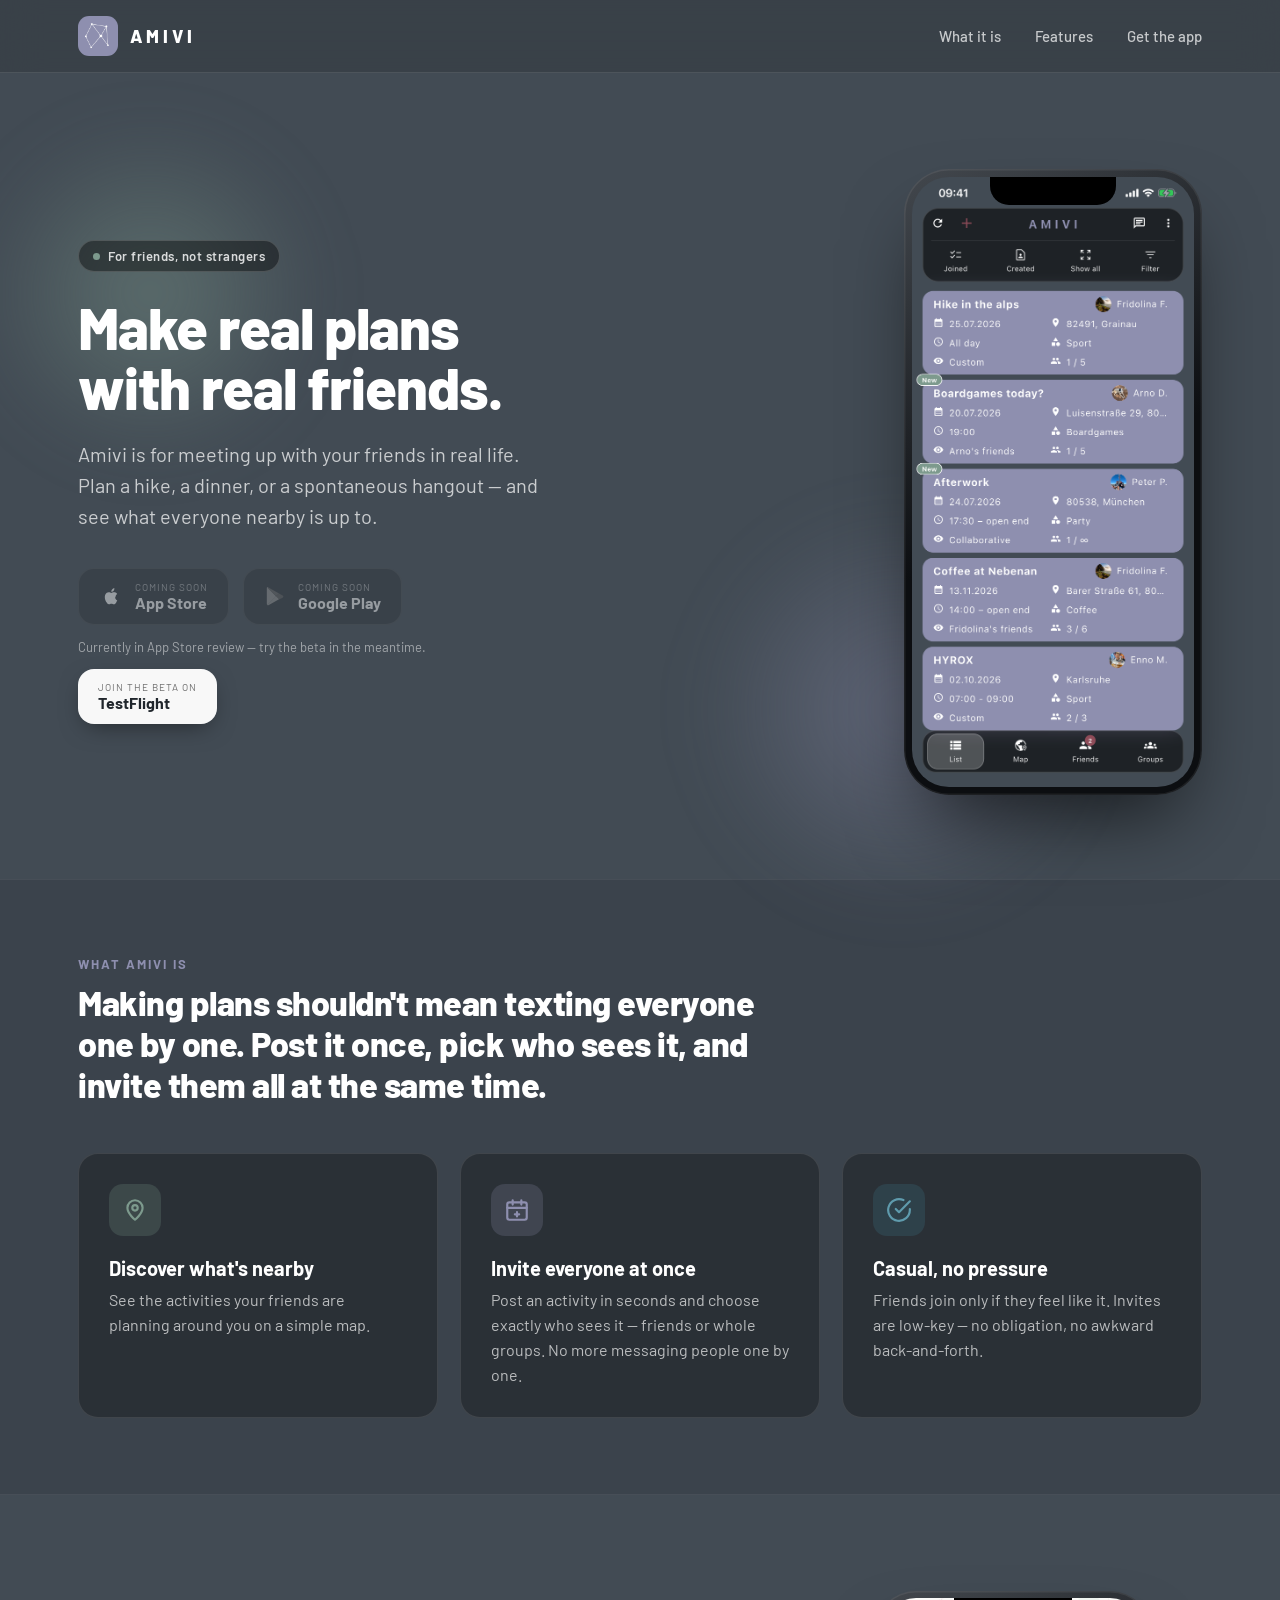
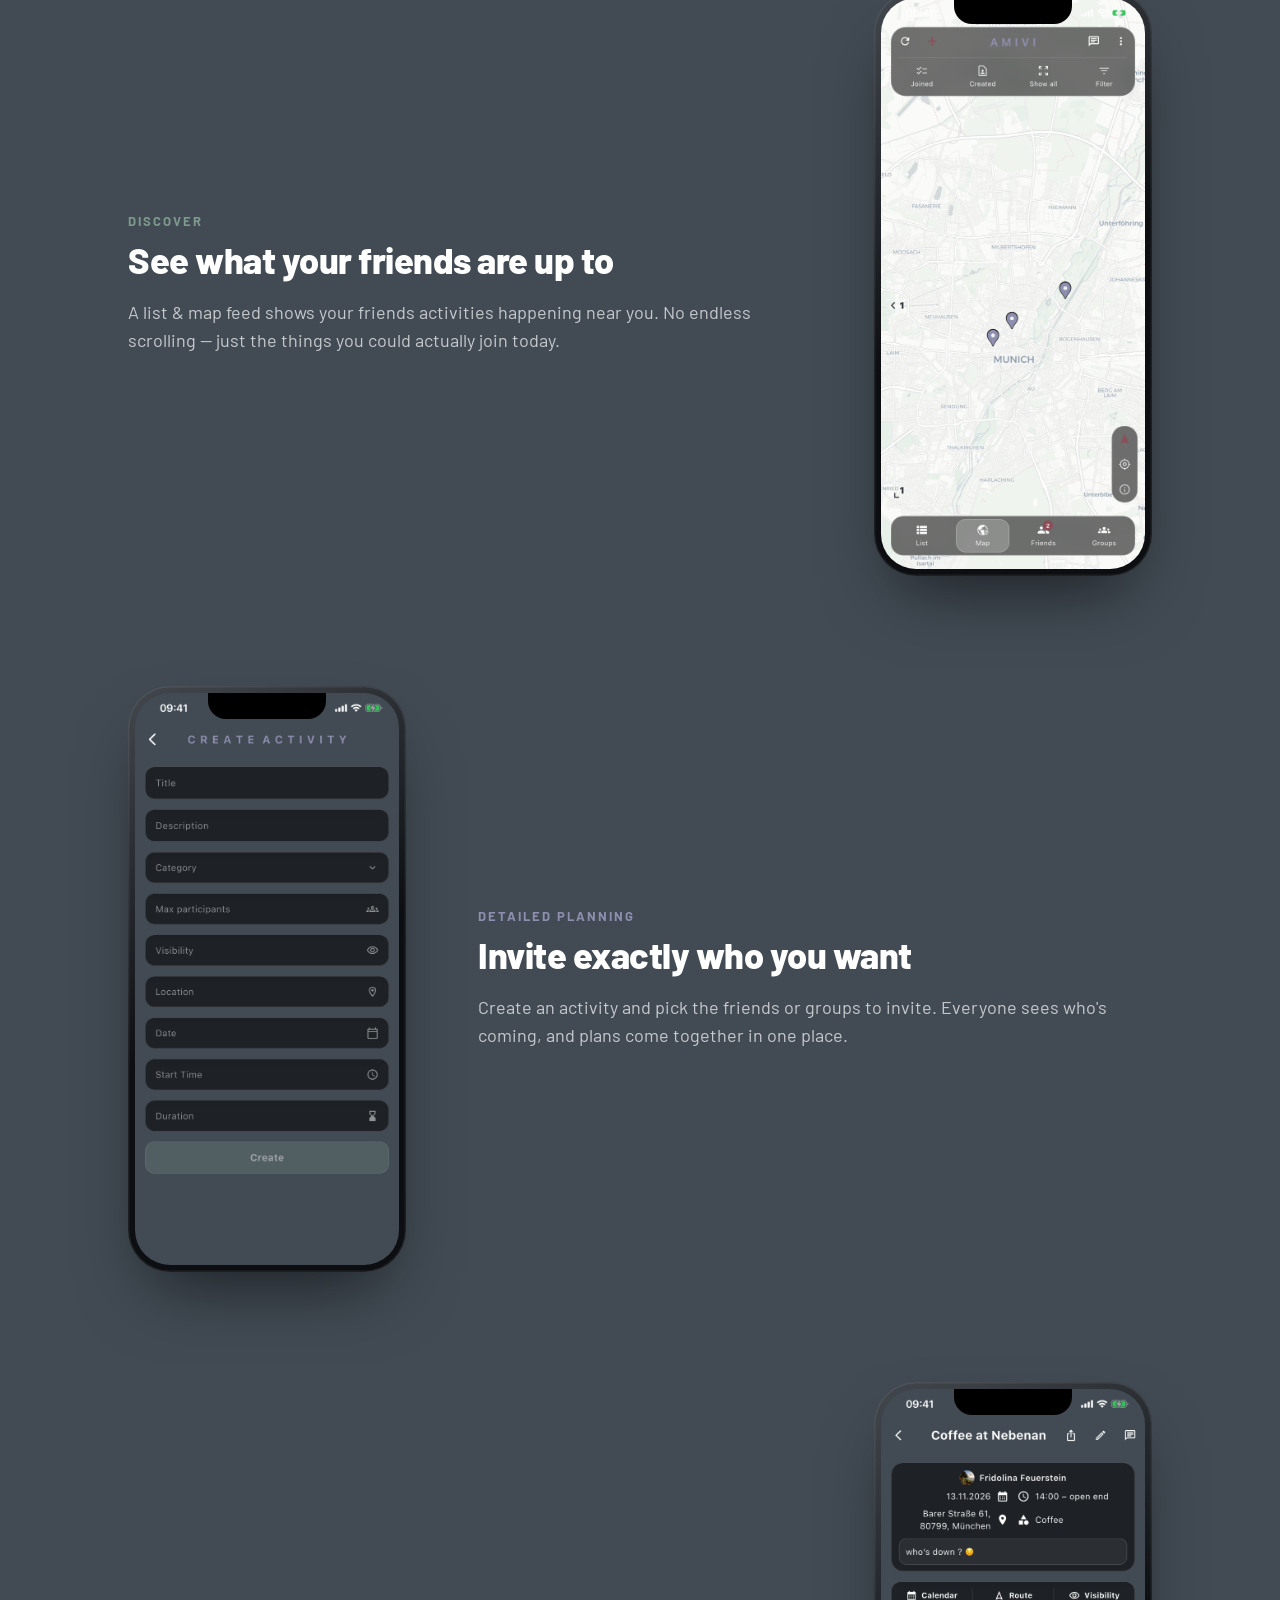
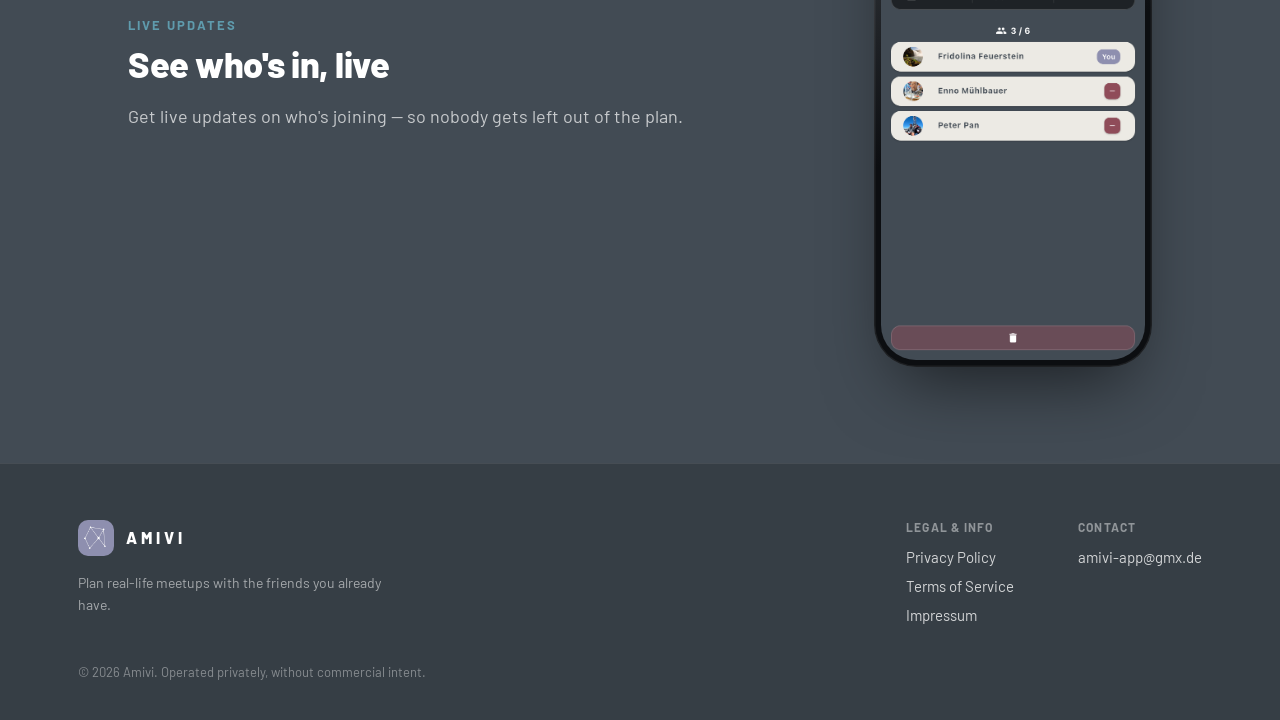
==== index.html @ f8810b41 "Hero-Download-Bereich: Beta ueber TestFlight App Store und Google Play sind ausgegraut ("Coming soon" ====
<!DOCTYPE html>
<html lang="en">
<head>
<meta charset="utf-8">
<meta name="viewport" content="width=device-width, initial-scale=1">
<title>Amivi — Make real plans with real friends</title>
<meta name="description" content="Amivi is for meeting up with your friends in real life. Plan a hike, a dinner, or a spontaneous hangout — and see what everyone nearby is up to.">
<link rel="icon" href="assets/img/favicon.png">
<!-- iOS maskiert das Touch-Icon selbst und faerbt Transparenz schwarz ein,
     darum hier bewusst die quadratische, deckende Variante -->
<link rel="apple-touch-icon" href="assets/img/logo.png">
<meta property="og:title" content="Amivi — Make real plans with real friends">
<meta property="og:description" content="Plan real-life meetups with the friends you already have.">
<meta property="og:image" content="assets/img/logo.png">
<meta property="og:type" content="website">
<link rel="stylesheet" href="assets/ds/styles.css">
<style>
  *{box-sizing:border-box}
  html{scroll-behavior:smooth}
  body{margin:0;background:#424B54;color:#fff;font-family:'Barlow',-apple-system,'Helvetica Neue',Arial,sans-serif;-webkit-font-smoothing:antialiased}
  a{color:#8E8FAF;text-decoration:none}
  a:hover{color:#a9aac6}
  @keyframes floatA{0%,100%{transform:translate(0,0)}50%{transform:translate(30px,-40px)}}
  @keyframes floatB{0%,100%{transform:translate(0,0)}50%{transform:translate(-40px,30px)}}
</style>
</head>
<body>
<div style="overflow-x:hidden">

  <!-- NAV -->
  <header style="position:sticky;top:0;z-index:50;backdrop-filter:blur(20px);-webkit-backdrop-filter:blur(20px);background:rgba(54,62,69,0.72);border-bottom:1px solid rgba(255,255,255,0.10)">
    <nav style="max-width:1180px;margin:0 auto;padding:16px 28px;display:flex;align-items:center;justify-content:space-between;gap:24px">
      <a href="#" style="display:flex;align-items:center;gap:12px;text-decoration:none">
        <img src="assets/img/logo.png" alt="Amivi" style="width:40px;height:40px;border-radius:11px;display:block">
        <span style="font-weight:800;font-size:18px;letter-spacing:4px;color:#fff">AMIVI</span>
      </a>
      <div style="display:flex;align-items:center;gap:34px">
        <a href="#what" style="color:rgba(255,255,255,0.72);font-size:15px;font-weight:500">What it is</a>
        <a href="#features" style="color:rgba(255,255,255,0.72);font-size:15px;font-weight:500">Features</a>
        <a href="#get" style="color:rgba(255,255,255,0.72);font-size:15px;font-weight:500">Get the app</a>
      </div>
    </nav>
  </header>

  <!-- HERO -->
  <section id="get" style="position:relative;max-width:1180px;margin:0 auto;padding:96px 28px 84px;display:flex;gap:72px;align-items:center;flex-wrap:wrap">
    <div style="position:absolute;top:40px;left:-80px;width:360px;height:360px;border-radius:50%;background:radial-gradient(circle,rgba(125,154,141,0.45),transparent 68%);filter:blur(30px);animation:floatA 14s ease-in-out infinite;pointer-events:none"></div>
    <div style="position:absolute;bottom:-40px;right:120px;width:420px;height:420px;border-radius:50%;background:radial-gradient(circle,rgba(142,143,175,0.40),transparent 68%);filter:blur(30px);animation:floatB 17s ease-in-out infinite;pointer-events:none"></div>

    <div style="position:relative;flex:1 1 440px;min-width:320px">
      <div style="display:inline-flex;align-items:center;gap:8px;padding:7px 14px;border-radius:999px;background:rgba(0,0,0,0.4);border:1px solid rgba(255,255,255,0.16);font-size:13px;font-weight:600;letter-spacing:0.5px;color:rgba(255,255,255,0.82);margin-bottom:26px">
        <span style="width:7px;height:7px;border-radius:50%;background:#7D9A8D"></span>
        For friends, not strangers
      </div>
      <h1 style="margin:0 0 22px;font-size:58px;line-height:1.02;font-weight:800;letter-spacing:-1px;text-wrap:balance">Make real plans<br>with real friends.</h1>
      <p style="margin:0 0 36px;font-size:20px;line-height:1.55;color:rgba(255,255,255,0.72);max-width:480px">Amivi is for meeting up with your friends in real life. Plan a hike, a dinner, or a spontaneous hangout — and see what everyone nearby is up to.</p>
      <div style="display:flex;flex-direction:column;gap:14px;align-items:flex-start">
      <div style="display:flex;gap:14px;flex-wrap:wrap">
        <div title="In App Store review" style="display:flex;align-items:center;gap:12px;padding:12px 20px;border-radius:16px;background:rgba(0,0,0,0.28);border:1px solid rgba(255,255,255,0.10);opacity:0.45;filter:grayscale(1);cursor:not-allowed">
          <svg width="24" height="24" viewBox="0 0 24 24" fill="#fff"><path d="M16.5 12.9c0-2 1.6-3 1.7-3-.9-1.4-2.4-1.5-2.9-1.6-1.2-.1-2.4.7-3 .7-.6 0-1.6-.7-2.6-.7-1.3 0-2.6.8-3.2 2-1.4 2.4-.4 6 1 8 .7 1 1.4 2 2.4 2 1 0 1.3-.6 2.5-.6s1.5.6 2.5.6 1.7-.9 2.3-1.9c.7-1 1-2 1-2.1 0 0-2-.8-2.1-2.9zM14.6 6.7c.5-.7.9-1.6.8-2.5-.8 0-1.7.5-2.3 1.2-.5.6-.9 1.5-.8 2.4.9.1 1.8-.4 2.3-1.1z"></path></svg>
          <div style="text-align:left"><div style="font-size:10px;letter-spacing:1px;color:rgba(255,255,255,0.6);text-transform:uppercase">Coming soon</div><div style="font-size:16px;font-weight:700;color:#fff">App Store</div></div>
        </div>
        <div title="Not available yet" style="display:flex;align-items:center;gap:12px;padding:12px 20px;border-radius:16px;background:rgba(0,0,0,0.28);border:1px solid rgba(255,255,255,0.10);opacity:0.45;filter:grayscale(1);cursor:not-allowed">
          <svg width="22" height="22" viewBox="0 0 24 24"><path d="M3.6 2.3c-.3.3-.5.7-.5 1.3v16.8c0 .6.2 1 .5 1.3l.1.1L13 12.5v-.2L3.7 2.2z" fill="#7D9A8D"></path><path d="M16.3 15.6l-3.3-3.1v-.2l3.3-3.1.1.1 3.9 2.2c1.1.6 1.1 1.6 0 2.3l-4 2z" fill="#8F4C59"></path><path d="M16.4 15.5L13 12.4 3.6 21.7c.4.4 1 .4 1.7 0l11.1-6.2" fill="#8E8FAF"></path><path d="M16.4 9.3L5.3 3.1c-.7-.4-1.3-.4-1.7 0L13 12.4z" fill="#3A6E7E"></path></svg>
          <div style="text-align:left"><div style="font-size:10px;letter-spacing:1px;color:rgba(255,255,255,0.6);text-transform:uppercase">Coming soon</div><div style="font-size:16px;font-weight:700;color:#fff">Google Play</div></div>
        </div>
      </div>
      <p style="margin:0;font-size:13px;color:rgba(255,255,255,0.5)">Currently in App Store review — try the beta in the meantime.</p>
      <a href="https://testflight.apple.com/join/fnEKBJK7" target="_blank" rel="noopener" style="display:flex;align-items:center;gap:12px;padding:12px 20px;border-radius:16px;background:rgba(255,255,255,0.96);text-decoration:none;box-shadow:0 8px 24px -8px rgba(0,0,0,0.5)">
        <div style="text-align:left"><div style="font-size:10px;letter-spacing:1px;color:rgba(0,0,0,0.55);text-transform:uppercase">Join the beta on</div><div style="font-size:16px;font-weight:700;color:#20262c">TestFlight</div></div>
      </a>
      </div>
    </div>

    <div style="position:relative;flex:0 0 auto;margin:0 auto">
      <div style="position:relative;width:298px;border-radius:45px;padding:8px;background:linear-gradient(150deg,#43484e,#0c0e11 52%);box-shadow:0 40px 80px -24px rgba(0,0,0,0.65),inset 0 0 0 1.5px rgba(255,255,255,0.07)">
        <div style="position:relative;width:100%;aspect-ratio:1284/2778;border-radius:37px;overflow:hidden;background:#000"><div style="position:absolute;top:0;left:50%;transform:translateX(-50%);width:126px;height:28px;background:#000;border-radius:0 0 19px 19px;z-index:3;pointer-events:none"></div>
          <img src="assets/img/screen-hero.png" alt="Amivi app screenshot" style="width:100%;height:100%;object-fit:cover;display:block">
        </div>
      </div>
    </div>
  </section>

  <!-- WHAT IT IS / value props -->
  <section id="what" style="background:#3B434C;border-top:1px solid rgba(255,255,255,0.06);border-bottom:1px solid rgba(255,255,255,0.06)">
    <div style="max-width:1180px;margin:0 auto;padding:76px 28px">
      <p style="margin:0 0 10px;font-size:13px;font-weight:700;letter-spacing:2px;text-transform:uppercase;color:#8E8FAF">What Amivi is</p>
      <h2 style="margin:0 0 48px;font-size:34px;font-weight:800;letter-spacing:-0.5px;max-width:680px">Making plans shouldn't mean texting everyone one by one. Post it once, pick who sees it, and invite them all at the same time.</h2>
      <div style="display:grid;grid-template-columns:repeat(auto-fit,minmax(260px,1fr));gap:22px">
        <div style="padding:30px;border-radius:20px;background:rgba(0,0,0,0.28);border:1px solid rgba(255,255,255,0.10)">
          <div style="width:52px;height:52px;border-radius:14px;background:rgba(125,154,141,0.22);display:flex;align-items:center;justify-content:center;margin-bottom:20px">
            <svg width="26" height="26" viewBox="0 0 24 24" fill="none" stroke="#7D9A8D" stroke-width="2" stroke-linecap="round" stroke-linejoin="round"><path d="M12 21s-7-5.5-7-11a7 7 0 0 1 14 0c0 5.5-7 11-7 11z"></path><circle cx="12" cy="10" r="2.5"></circle></svg>
          </div>
          <h3 style="margin:0 0 8px;font-size:20px;font-weight:700">Discover what's nearby</h3>
          <p style="margin:0;font-size:16px;line-height:1.55;color:rgba(255,255,255,0.68)">See the activities your friends are planning around you on a simple map.</p>
        </div>
        <div style="padding:30px;border-radius:20px;background:rgba(0,0,0,0.28);border:1px solid rgba(255,255,255,0.10)">
          <div style="width:52px;height:52px;border-radius:14px;background:rgba(142,143,175,0.22);display:flex;align-items:center;justify-content:center;margin-bottom:20px">
            <svg width="26" height="26" viewBox="0 0 24 24" fill="none" stroke="#8E8FAF" stroke-width="2" stroke-linecap="round" stroke-linejoin="round"><rect x="3" y="5" width="18" height="16" rx="2"></rect><path d="M16 3v4M8 3v4M3 10h18M12 14v4M10 16h4"></path></svg>
          </div>
          <h3 style="margin:0 0 8px;font-size:20px;font-weight:700">Invite everyone at once</h3>
          <p style="margin:0;font-size:16px;line-height:1.55;color:rgba(255,255,255,0.68)">Post an activity in seconds and choose exactly who sees it — friends or whole groups. No more messaging people one by one.</p>
        </div>
        <div style="padding:30px;border-radius:20px;background:rgba(0,0,0,0.28);border:1px solid rgba(255,255,255,0.10)">
          <div style="width:52px;height:52px;border-radius:14px;background:rgba(58,110,126,0.28);display:flex;align-items:center;justify-content:center;margin-bottom:20px">
            <svg width="26" height="26" viewBox="0 0 24 24" fill="none" stroke="#5f9bad" stroke-width="2" stroke-linecap="round" stroke-linejoin="round"><path d="M22 11.08V12a10 10 0 1 1-5.93-9.14"></path><path d="M22 4 12 14.01l-3-3"></path></svg>
          </div>
          <h3 style="margin:0 0 8px;font-size:20px;font-weight:700">Casual, no pressure</h3>
          <p style="margin:0;font-size:16px;line-height:1.55;color:rgba(255,255,255,0.68)">Friends join only if they feel like it. Invites are low-key — no obligation, no awkward back-and-forth.</p>
        </div>
      </div>
    </div>
  </section>

  <!-- FEATURES with screenshots -->
  <section id="features" style="max-width:1080px;margin:0 auto;padding:96px 28px;display:flex;flex-direction:column;gap:110px">

    <div style="display:flex;gap:72px;align-items:center;flex-wrap:wrap">
      <div style="flex:1 1 380px;min-width:300px">
        <p style="margin:0 0 12px;font-size:13px;font-weight:700;letter-spacing:2px;text-transform:uppercase;color:#7D9A8D">Discover</p>
        <h2 style="margin:0 0 18px;font-size:36px;font-weight:800;letter-spacing:-0.5px;line-height:1.08">See what your friends are up to</h2>
        <p style="margin:0;font-size:18px;line-height:1.6;color:rgba(255,255,255,0.7)">A list &amp; map feed shows your friends activities happening near you. No endless scrolling — just the things you could actually join today.</p>
      </div>
      <div style="flex:0 0 auto;margin:0 auto">
        <div style="position:relative;width:278px;border-radius:42px;padding:7px;background:linear-gradient(150deg,#43484e,#0c0e11 52%);box-shadow:0 34px 70px -24px rgba(0,0,0,0.6),inset 0 0 0 1.5px rgba(255,255,255,0.07)">
          <div style="position:relative;width:100%;aspect-ratio:1284/2778;border-radius:35px;overflow:hidden;background:#000"><div style="position:absolute;top:0;left:50%;transform:translateX(-50%);width:118px;height:26px;background:#000;border-radius:0 0 18px 18px;z-index:3;pointer-events:none"></div>
            <img src="assets/img/screen-discover.png" alt="Amivi map discover screen" style="width:100%;height:100%;object-fit:cover;display:block">
          </div>
        </div>
      </div>
    </div>

    <div style="display:flex;gap:72px;align-items:center;flex-wrap:wrap;flex-direction:row-reverse">
      <div style="flex:1 1 380px;min-width:300px">
        <p style="margin:0 0 12px;font-size:13px;font-weight:700;letter-spacing:2px;text-transform:uppercase;color:#8E8FAF">Detailed planning</p>
        <h2 style="margin:0 0 18px;font-size:36px;font-weight:800;letter-spacing:-0.5px;line-height:1.08">Invite exactly who you want</h2>
        <p style="margin:0;font-size:18px;line-height:1.6;color:rgba(255,255,255,0.7)">Create an activity and pick the friends or groups to invite. Everyone sees who's coming, and plans come together in one place.</p>
      </div>
      <div style="flex:0 0 auto;margin:0 auto">
        <div style="position:relative;width:278px;border-radius:42px;padding:7px;background:linear-gradient(150deg,#43484e,#0c0e11 52%);box-shadow:0 34px 70px -24px rgba(0,0,0,0.6),inset 0 0 0 1.5px rgba(255,255,255,0.07)">
          <div style="position:relative;width:100%;aspect-ratio:1284/2778;border-radius:35px;overflow:hidden;background:#000"><div style="position:absolute;top:0;left:50%;transform:translateX(-50%);width:118px;height:26px;background:#000;border-radius:0 0 18px 18px;z-index:3;pointer-events:none"></div>
            <img src="assets/img/screen-create.png" alt="Amivi create activity screen" style="width:100%;height:100%;object-fit:cover;display:block">
          </div>
        </div>
      </div>
    </div>

    <div style="display:flex;gap:72px;align-items:center;flex-wrap:wrap">
      <div style="flex:1 1 380px;min-width:300px">
        <p style="margin:0 0 12px;font-size:13px;font-weight:700;letter-spacing:2px;text-transform:uppercase;color:#5f9bad">Live updates</p>
        <h2 style="margin:0 0 18px;font-size:36px;font-weight:800;letter-spacing:-0.5px;line-height:1.08">See who's in, live</h2>
        <p style="margin:0;font-size:18px;line-height:1.6;color:rgba(255,255,255,0.7)">Get live updates on who's joining — so nobody gets left out of the plan.</p>
      </div>
      <div style="flex:0 0 auto;margin:0 auto">
        <div style="position:relative;width:278px;border-radius:42px;padding:7px;background:linear-gradient(150deg,#43484e,#0c0e11 52%);box-shadow:0 34px 70px -24px rgba(0,0,0,0.6),inset 0 0 0 1.5px rgba(255,255,255,0.07)">
          <div style="position:relative;width:100%;aspect-ratio:1284/2778;border-radius:35px;overflow:hidden;background:#000"><div style="position:absolute;top:0;left:50%;transform:translateX(-50%);width:118px;height:26px;background:#000;border-radius:0 0 18px 18px;z-index:3;pointer-events:none"></div>
            <img src="assets/img/screen-participants.png" alt="Amivi activity participants screen" style="width:100%;height:100%;object-fit:cover;display:block">
          </div>
        </div>
      </div>
    </div>

  </section>

  <!-- FOOTER -->
  <footer style="background:#363E45;border-top:1px solid rgba(255,255,255,0.08)">
    <div style="max-width:1180px;margin:0 auto;padding:56px 28px 40px;display:flex;justify-content:space-between;gap:40px;flex-wrap:wrap">
      <div style="max-width:320px">
        <div style="display:flex;align-items:center;gap:12px;margin-bottom:16px">
          <img src="assets/img/logo.png" alt="Amivi" style="width:36px;height:36px;border-radius:10px;display:block">
          <span style="font-weight:800;font-size:16px;letter-spacing:4px;color:#fff">AMIVI</span>
        </div>
        <p style="margin:0;font-size:14px;line-height:1.6;color:rgba(255,255,255,0.55)">Plan real-life meetups with the friends you already have.</p>
      </div>
      <div style="display:flex;gap:64px;flex-wrap:wrap">
        <div>
          <p style="margin:0 0 14px;font-size:12px;font-weight:700;letter-spacing:1.2px;text-transform:uppercase;color:rgba(255,255,255,0.45)">Legal &amp; info</p>
          <div style="display:flex;flex-direction:column;gap:11px;font-size:15px">
            <a href="https://ennom.github.io/amivi-legal/datenschutzerklaerung.html" target="_blank" rel="noopener" style="color:rgba(255,255,255,0.78)">Privacy Policy</a>
            <a href="https://ennom.github.io/amivi-legal/agb.html" target="_blank" rel="noopener" style="color:rgba(255,255,255,0.78)">Terms of Service</a>
            <a href="https://ennom.github.io/amivi-legal/impressum.html" target="_blank" rel="noopener" style="color:rgba(255,255,255,0.78)">Impressum</a>
          </div>
        </div>
        <div>
          <p style="margin:0 0 14px;font-size:12px;font-weight:700;letter-spacing:1.2px;text-transform:uppercase;color:rgba(255,255,255,0.45)">Contact</p>
          <div style="display:flex;flex-direction:column;gap:11px;font-size:15px">
            <a href="mailto:amivi-app@gmx.de" style="color:rgba(255,255,255,0.78)">amivi-app@gmx.de</a>
          </div>
        </div>
      </div>
    </div>
    <div style="max-width:1180px;margin:0 auto;padding:0 28px 40px">
      <p style="margin:0;font-size:13px;color:rgba(255,255,255,0.4)">© 2026 Amivi. Operated privately, without commercial intent.</p>
    </div>
  </footer>

</div>
</body>
</html>
---- assets/ds/styles.css ----
@import url('tokens/colors.css');
@import url('tokens/typography.css');
@import url('tokens/spacing.css');
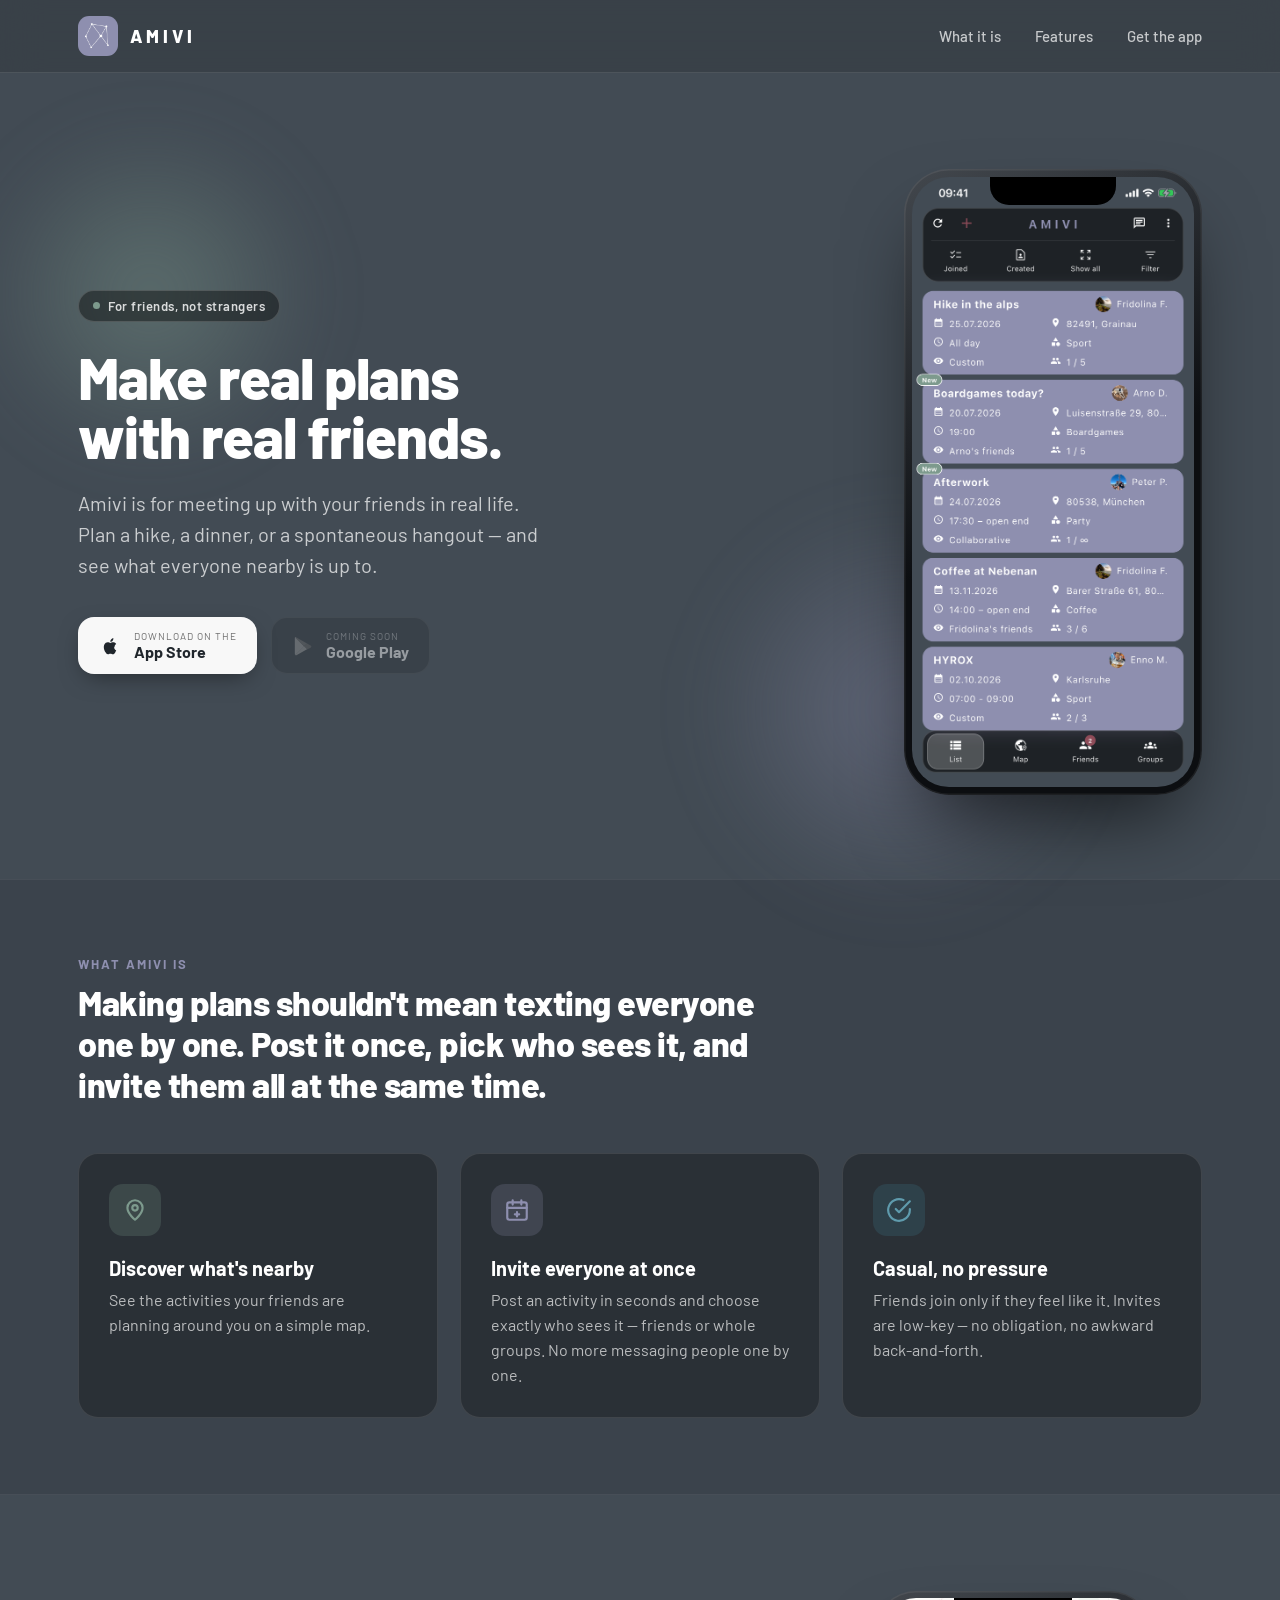
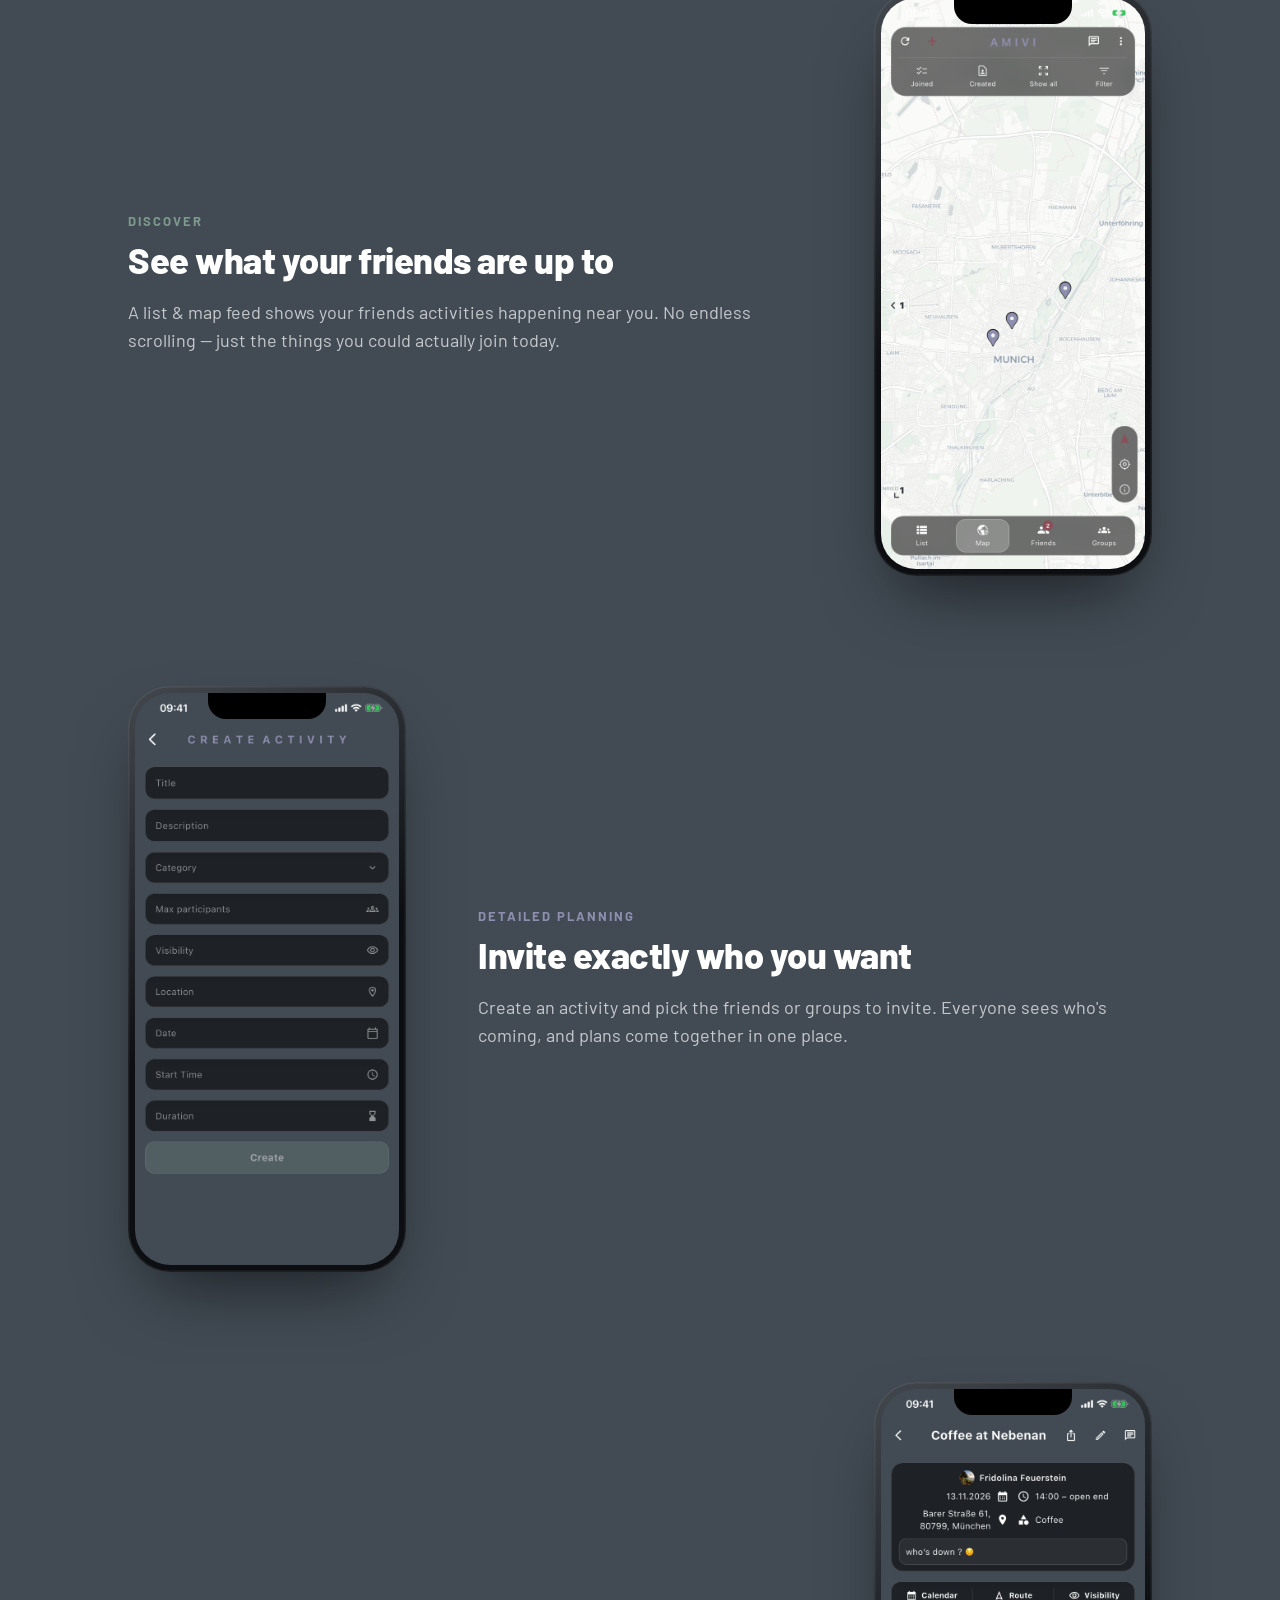
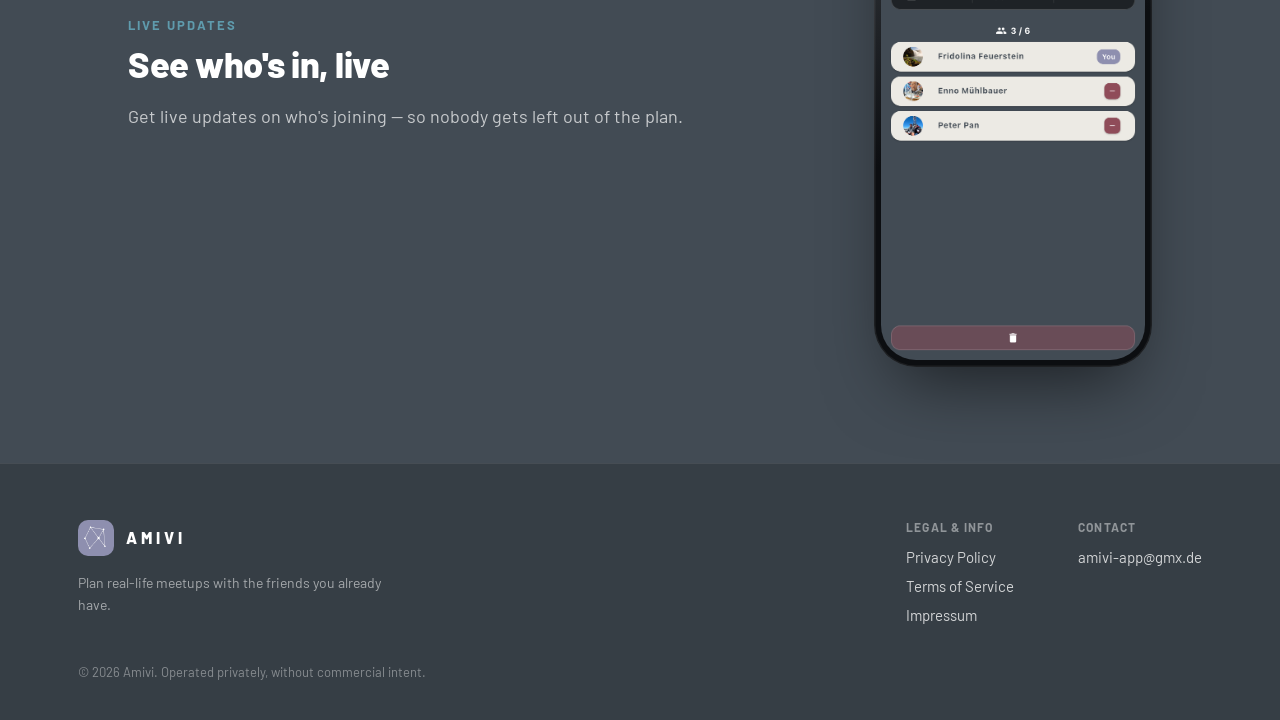
==== commit 91548ea2: "App ist im Store: Download-Button wieder aktiv Das App-Store-Review ist durch, die App unter apps.ap" ====
--- a/index.html
+++ b/index.html
@@ -56,19 +56,15 @@
       <p style="margin:0 0 36px;font-size:20px;line-height:1.55;color:rgba(255,255,255,0.72);max-width:480px">Amivi is for meeting up with your friends in real life. Plan a hike, a dinner, or a spontaneous hangout — and see what everyone nearby is up to.</p>
       <div style="display:flex;flex-direction:column;gap:14px;align-items:flex-start">
       <div style="display:flex;gap:14px;flex-wrap:wrap">
-        <div title="In App Store review" style="display:flex;align-items:center;gap:12px;padding:12px 20px;border-radius:16px;background:rgba(0,0,0,0.28);border:1px solid rgba(255,255,255,0.10);opacity:0.45;filter:grayscale(1);cursor:not-allowed">
-          <svg width="24" height="24" viewBox="0 0 24 24" fill="#fff"><path d="M16.5 12.9c0-2 1.6-3 1.7-3-.9-1.4-2.4-1.5-2.9-1.6-1.2-.1-2.4.7-3 .7-.6 0-1.6-.7-2.6-.7-1.3 0-2.6.8-3.2 2-1.4 2.4-.4 6 1 8 .7 1 1.4 2 2.4 2 1 0 1.3-.6 2.5-.6s1.5.6 2.5.6 1.7-.9 2.3-1.9c.7-1 1-2 1-2.1 0 0-2-.8-2.1-2.9zM14.6 6.7c.5-.7.9-1.6.8-2.5-.8 0-1.7.5-2.3 1.2-.5.6-.9 1.5-.8 2.4.9.1 1.8-.4 2.3-1.1z"></path></svg>
-          <div style="text-align:left"><div style="font-size:10px;letter-spacing:1px;color:rgba(255,255,255,0.6);text-transform:uppercase">Coming soon</div><div style="font-size:16px;font-weight:700;color:#fff">App Store</div></div>
-        </div>
+        <a href="https://apps.apple.com/app/amivi-friends-plans/id6764368727" target="_blank" rel="noopener" style="display:flex;align-items:center;gap:12px;padding:12px 20px;border-radius:16px;background:rgba(255,255,255,0.96);text-decoration:none;box-shadow:0 8px 24px -8px rgba(0,0,0,0.5)">
+          <svg width="24" height="24" viewBox="0 0 24 24" fill="#20262c"><path d="M16.5 12.9c0-2 1.6-3 1.7-3-.9-1.4-2.4-1.5-2.9-1.6-1.2-.1-2.4.7-3 .7-.6 0-1.6-.7-2.6-.7-1.3 0-2.6.8-3.2 2-1.4 2.4-.4 6 1 8 .7 1 1.4 2 2.4 2 1 0 1.3-.6 2.5-.6s1.5.6 2.5.6 1.7-.9 2.3-1.9c.7-1 1-2 1-2.1 0 0-2-.8-2.1-2.9zM14.6 6.7c.5-.7.9-1.6.8-2.5-.8 0-1.7.5-2.3 1.2-.5.6-.9 1.5-.8 2.4.9.1 1.8-.4 2.3-1.1z"></path></svg>
+          <div style="text-align:left"><div style="font-size:10px;letter-spacing:1px;color:rgba(0,0,0,0.55);text-transform:uppercase">Download on the</div><div style="font-size:16px;font-weight:700;color:#20262c">App Store</div></div>
+        </a>
         <div title="Not available yet" style="display:flex;align-items:center;gap:12px;padding:12px 20px;border-radius:16px;background:rgba(0,0,0,0.28);border:1px solid rgba(255,255,255,0.10);opacity:0.45;filter:grayscale(1);cursor:not-allowed">
           <svg width="22" height="22" viewBox="0 0 24 24"><path d="M3.6 2.3c-.3.3-.5.7-.5 1.3v16.8c0 .6.2 1 .5 1.3l.1.1L13 12.5v-.2L3.7 2.2z" fill="#7D9A8D"></path><path d="M16.3 15.6l-3.3-3.1v-.2l3.3-3.1.1.1 3.9 2.2c1.1.6 1.1 1.6 0 2.3l-4 2z" fill="#8F4C59"></path><path d="M16.4 15.5L13 12.4 3.6 21.7c.4.4 1 .4 1.7 0l11.1-6.2" fill="#8E8FAF"></path><path d="M16.4 9.3L5.3 3.1c-.7-.4-1.3-.4-1.7 0L13 12.4z" fill="#3A6E7E"></path></svg>
           <div style="text-align:left"><div style="font-size:10px;letter-spacing:1px;color:rgba(255,255,255,0.6);text-transform:uppercase">Coming soon</div><div style="font-size:16px;font-weight:700;color:#fff">Google Play</div></div>
         </div>
       </div>
-      <p style="margin:0;font-size:13px;color:rgba(255,255,255,0.5)">Currently in App Store review — try the beta in the meantime.</p>
-      <a href="https://testflight.apple.com/join/fnEKBJK7" target="_blank" rel="noopener" style="display:flex;align-items:center;gap:12px;padding:12px 20px;border-radius:16px;background:rgba(255,255,255,0.96);text-decoration:none;box-shadow:0 8px 24px -8px rgba(0,0,0,0.5)">
-        <div style="text-align:left"><div style="font-size:10px;letter-spacing:1px;color:rgba(0,0,0,0.55);text-transform:uppercase">Join the beta on</div><div style="font-size:16px;font-weight:700;color:#20262c">TestFlight</div></div>
-      </a>
       </div>
     </div>
 
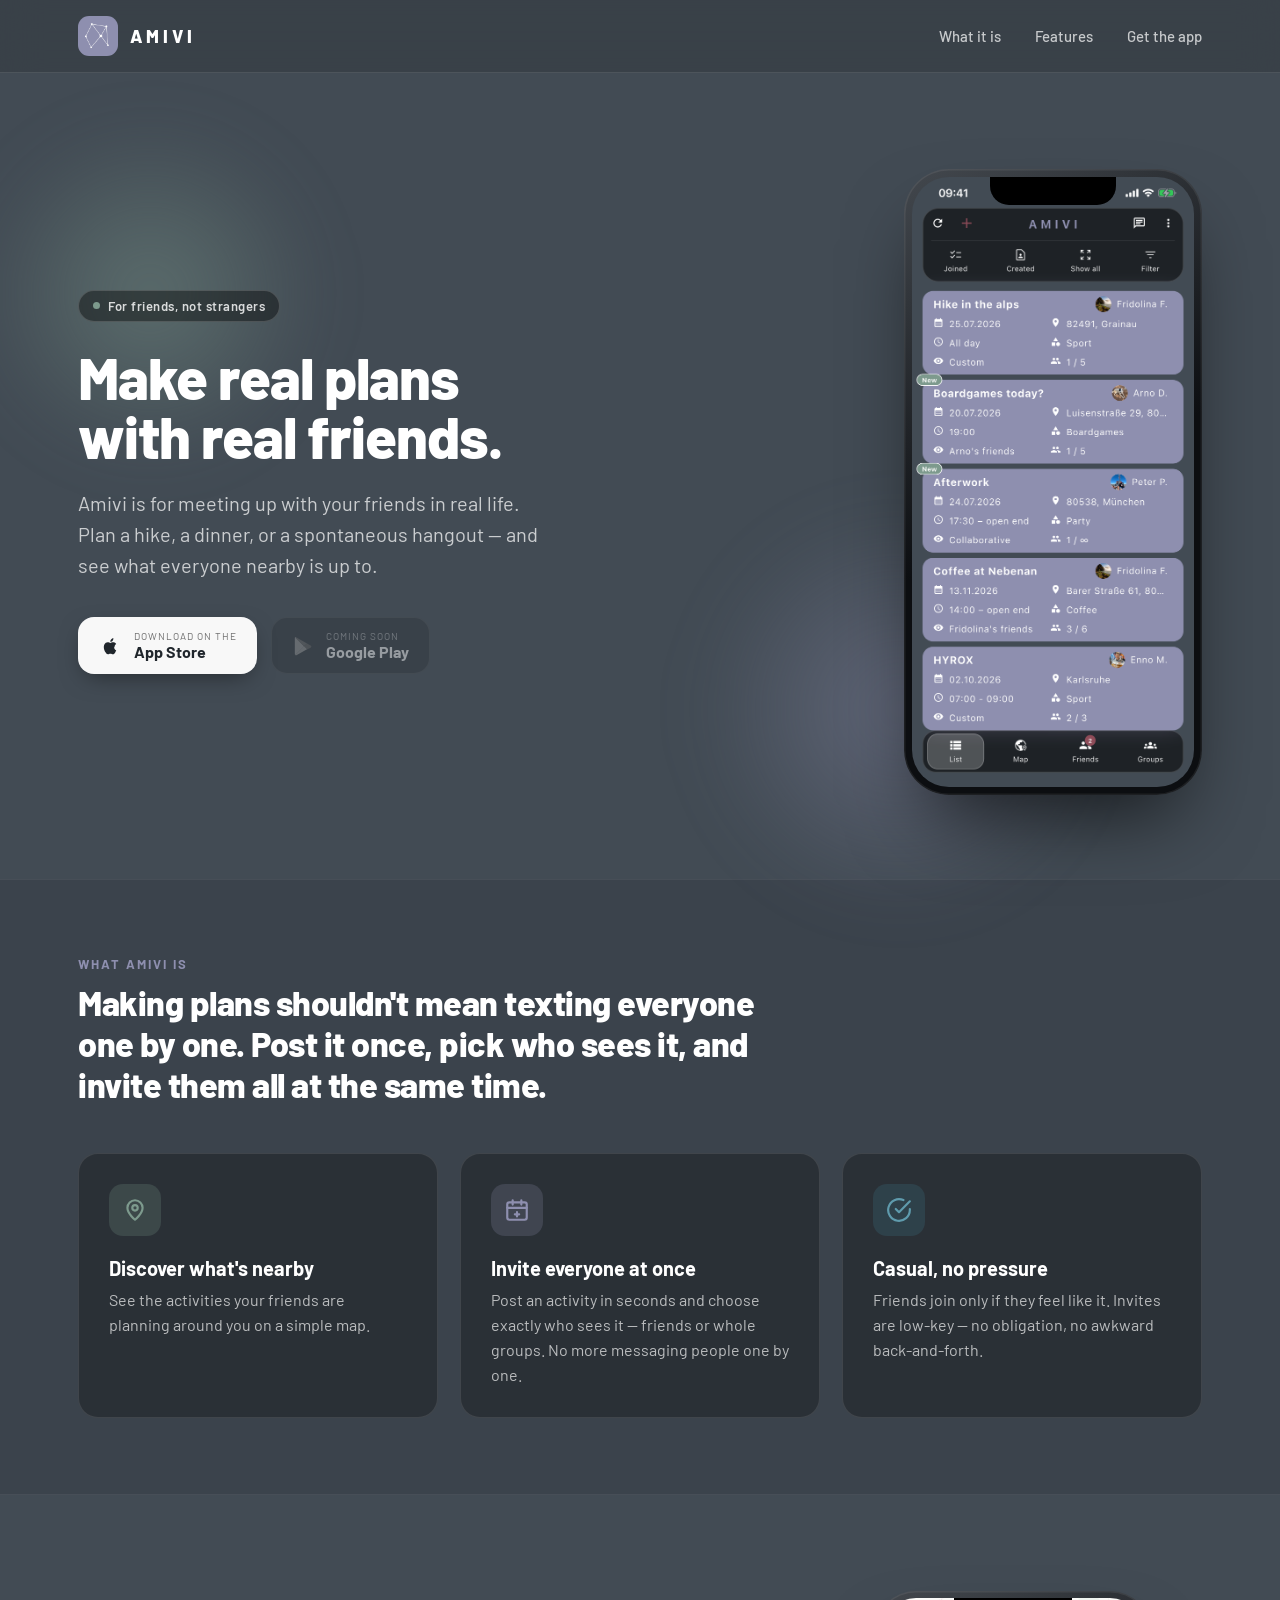
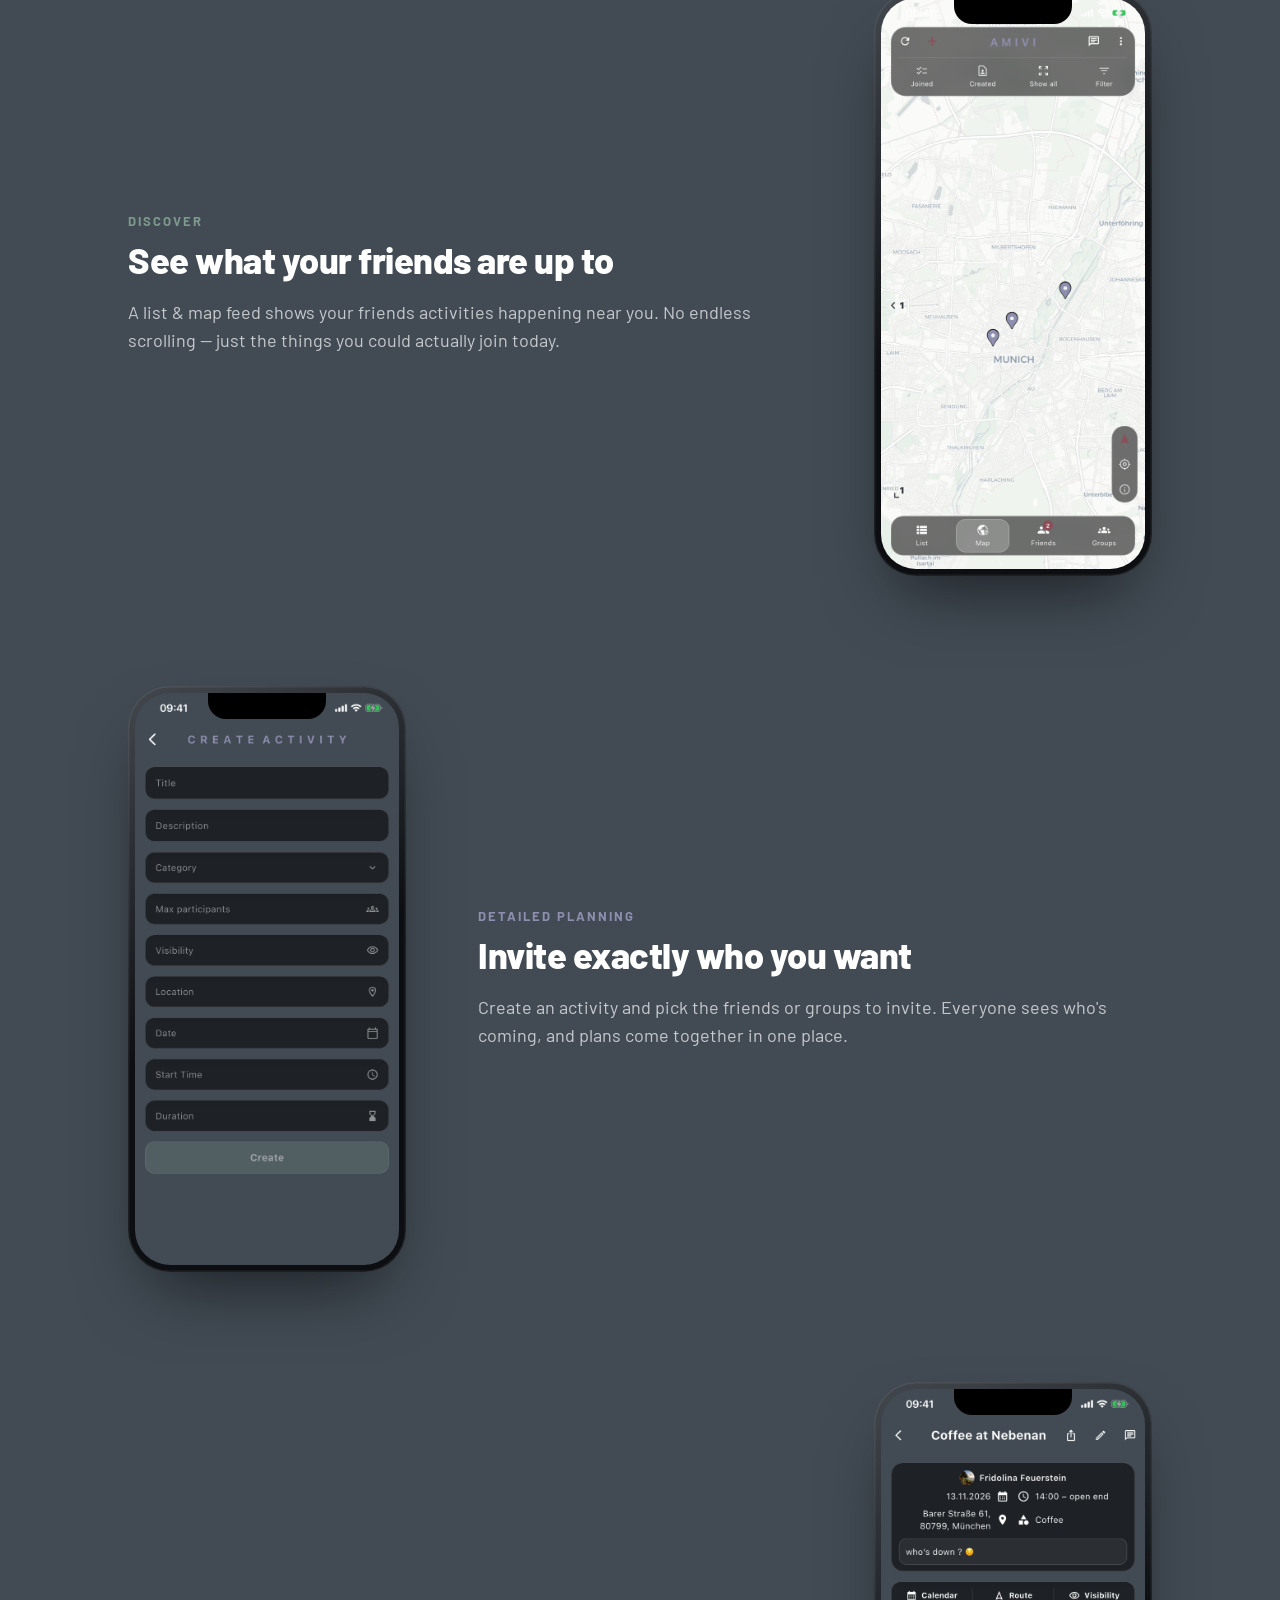
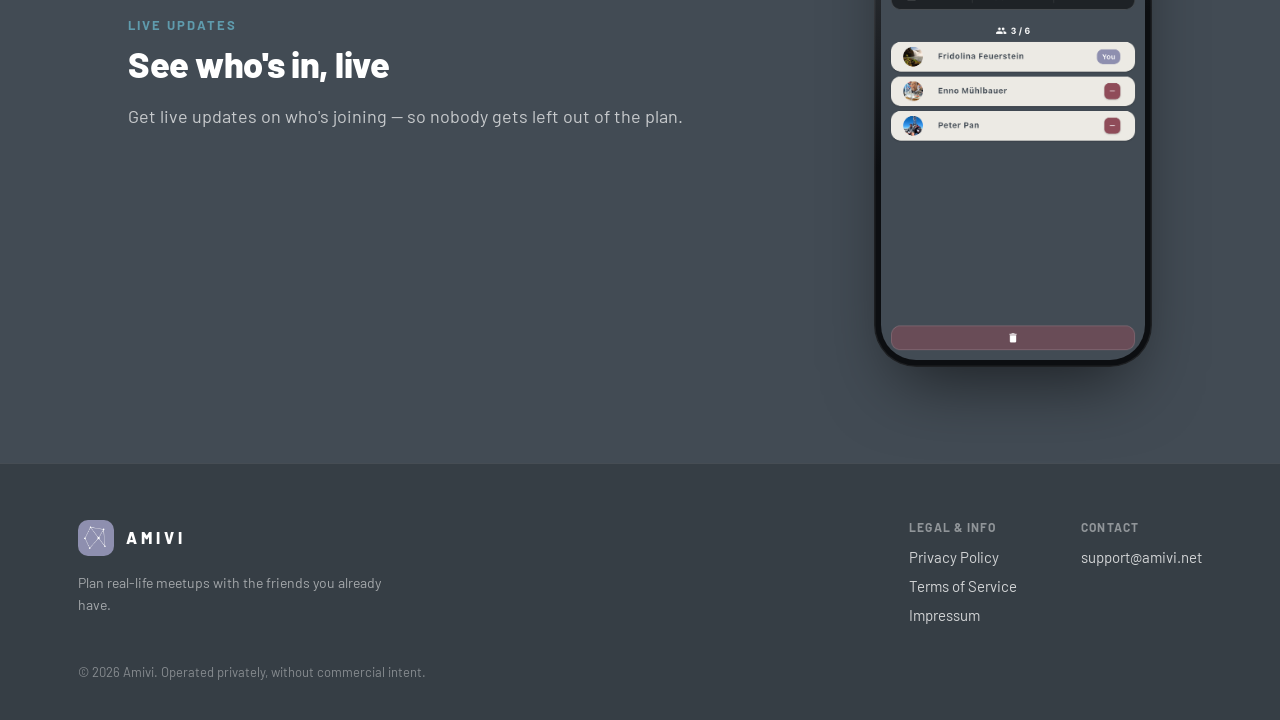
==== commit 64049c0b: "Eigene Domain www.amivi.net, Rechtstexte unter /legal, Kontakt support@amivi.net Co-Authored-By: Cla" ====
--- a/index.html
+++ b/index.html
@@ -11,7 +11,8 @@
 <link rel="apple-touch-icon" href="assets/img/logo.png">
 <meta property="og:title" content="Amivi — Make real plans with real friends">
 <meta property="og:description" content="Plan real-life meetups with the friends you already have.">
-<meta property="og:image" content="assets/img/logo.png">
+<meta property="og:image" content="https://www.amivi.net/assets/img/logo.png">
+<meta property="og:url" content="https://www.amivi.net/">
 <meta property="og:type" content="website">
 <link rel="stylesheet" href="assets/ds/styles.css">
 <style>
@@ -172,15 +173,15 @@
         <div>
           <p style="margin:0 0 14px;font-size:12px;font-weight:700;letter-spacing:1.2px;text-transform:uppercase;color:rgba(255,255,255,0.45)">Legal &amp; info</p>
           <div style="display:flex;flex-direction:column;gap:11px;font-size:15px">
-            <a href="https://ennom.github.io/amivi-legal/datenschutzerklaerung.html" target="_blank" rel="noopener" style="color:rgba(255,255,255,0.78)">Privacy Policy</a>
-            <a href="https://ennom.github.io/amivi-legal/agb.html" target="_blank" rel="noopener" style="color:rgba(255,255,255,0.78)">Terms of Service</a>
-            <a href="https://ennom.github.io/amivi-legal/impressum.html" target="_blank" rel="noopener" style="color:rgba(255,255,255,0.78)">Impressum</a>
+            <a href="legal/datenschutzerklaerung.html" target="_blank" rel="noopener" style="color:rgba(255,255,255,0.78)">Privacy Policy</a>
+            <a href="legal/agb.html" target="_blank" rel="noopener" style="color:rgba(255,255,255,0.78)">Terms of Service</a>
+            <a href="legal/impressum.html" target="_blank" rel="noopener" style="color:rgba(255,255,255,0.78)">Impressum</a>
           </div>
         </div>
         <div>
           <p style="margin:0 0 14px;font-size:12px;font-weight:700;letter-spacing:1.2px;text-transform:uppercase;color:rgba(255,255,255,0.45)">Contact</p>
           <div style="display:flex;flex-direction:column;gap:11px;font-size:15px">
-            <a href="mailto:amivi-app@gmx.de" style="color:rgba(255,255,255,0.78)">amivi-app@gmx.de</a>
+            <a href="mailto:support@amivi.net" style="color:rgba(255,255,255,0.78)">support@amivi.net</a>
           </div>
         </div>
       </div>
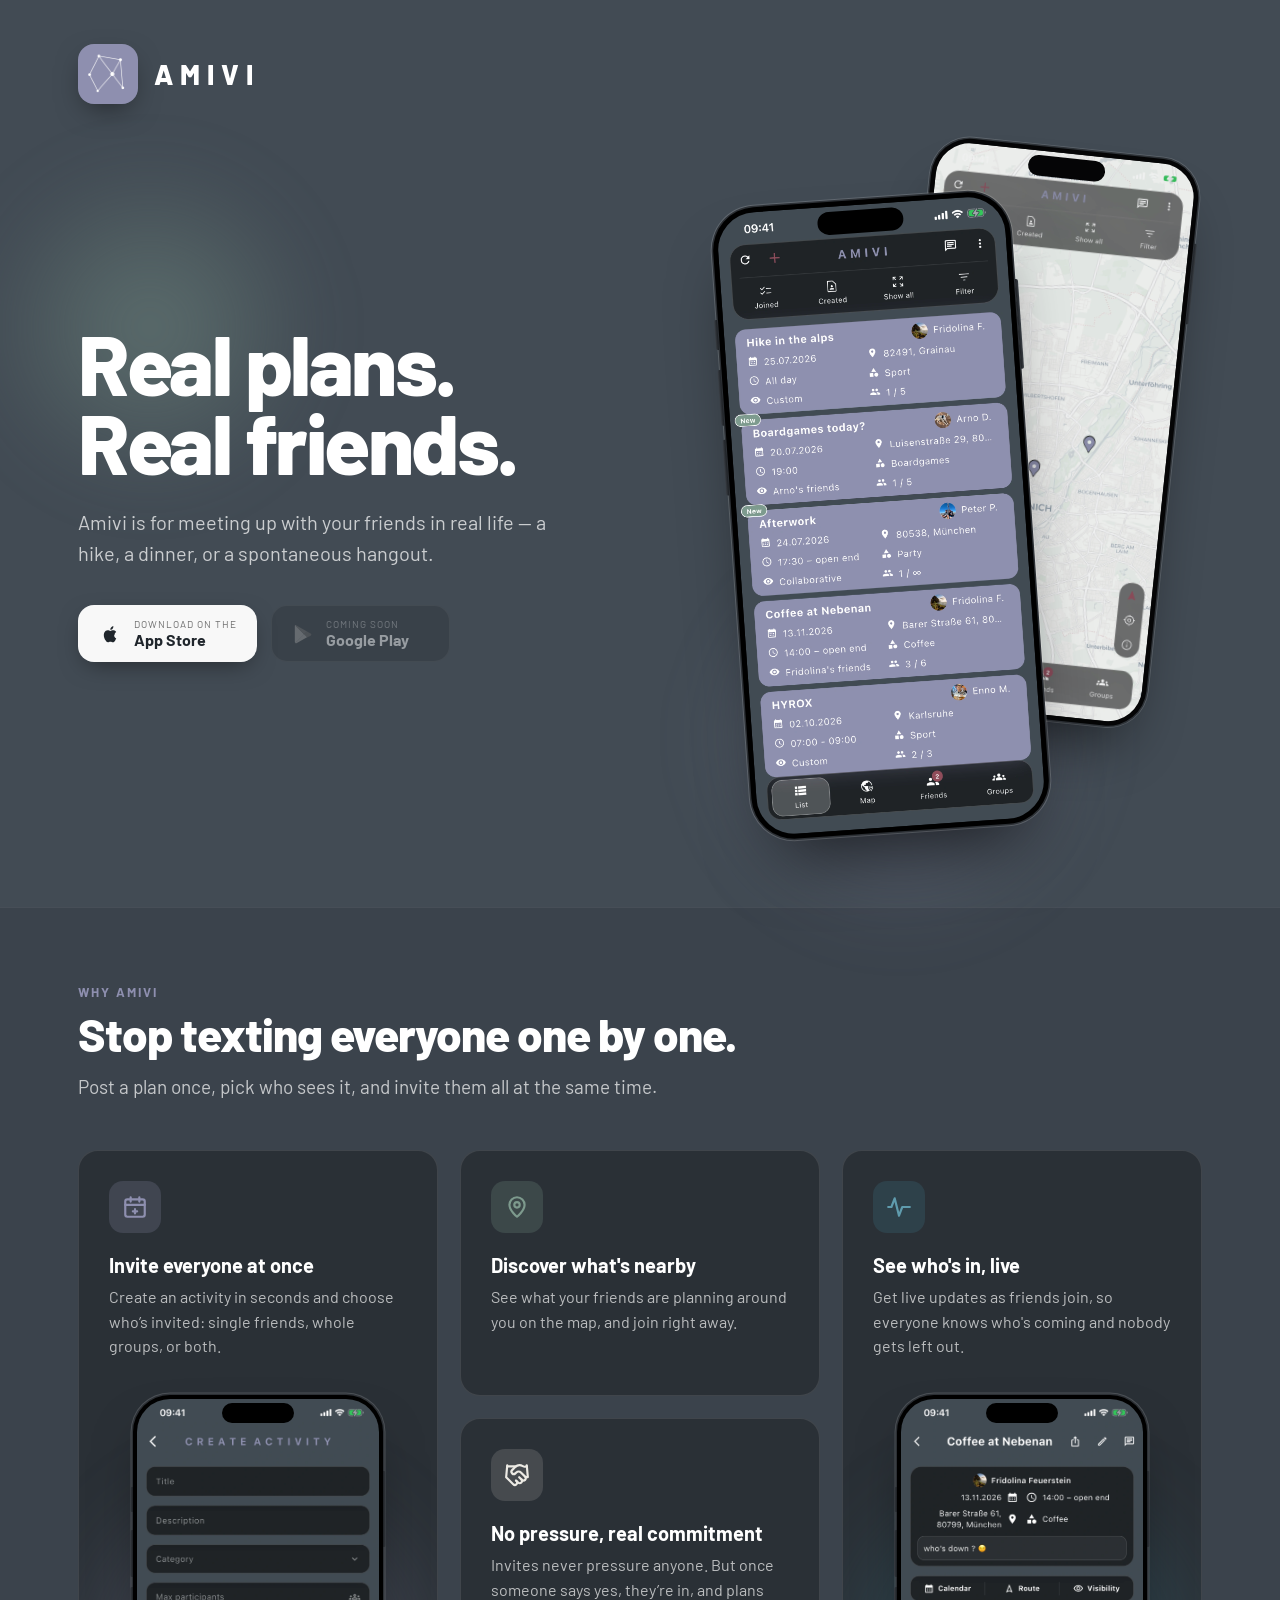
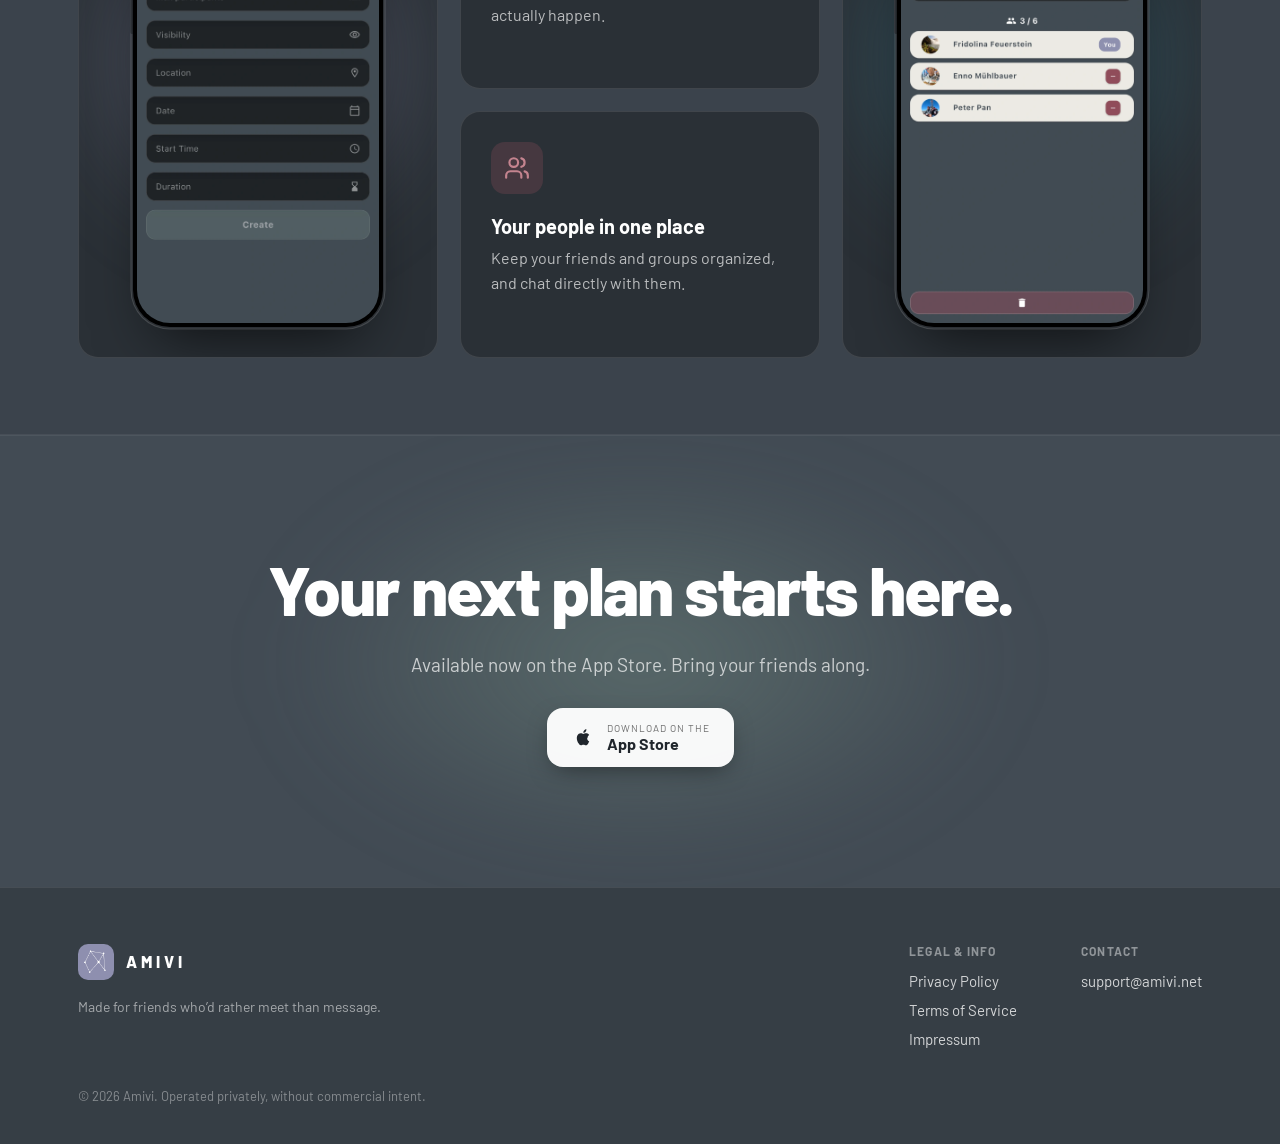
==== commit a0ad3748: "Website auf neue Design-Version aktualisieren Neuer Hero ("Real plans. Real friends.") mit zwei gest" ====
--- a/index.html
+++ b/index.html
@@ -3,17 +3,20 @@
 <head>
 <meta charset="utf-8">
 <meta name="viewport" content="width=device-width, initial-scale=1">
-<title>Amivi — Make real plans with real friends</title>
-<meta name="description" content="Amivi is for meeting up with your friends in real life. Plan a hike, a dinner, or a spontaneous hangout — and see what everyone nearby is up to.">
+<title>Amivi – Real plans. Real friends.</title>
+<meta name="description" content="Amivi is for meeting up with your friends in real life. Post a plan once, pick who sees it, and invite everyone at the same time.">
+<meta property="og:title" content="Amivi – Real plans. Real friends.">
+<meta property="og:description" content="Post a plan once, pick who sees it, and invite your friends at the same time.">
+<meta property="og:type" content="website">
+<meta property="og:image" content="https://www.amivi.net/assets/img/og-image.png">
+<meta property="og:url" content="https://www.amivi.net/">
+<link rel="canonical" href="https://www.amivi.net/">
+<meta name="twitter:card" content="summary">
+<meta name="theme-color" content="#424B54">
 <link rel="icon" href="assets/img/favicon.png">
 <!-- iOS maskiert das Touch-Icon selbst und faerbt Transparenz schwarz ein,
      darum hier bewusst die quadratische, deckende Variante -->
 <link rel="apple-touch-icon" href="assets/img/logo.png">
-<meta property="og:title" content="Amivi — Make real plans with real friends">
-<meta property="og:description" content="Plan real-life meetups with the friends you already have.">
-<meta property="og:image" content="https://www.amivi.net/assets/img/logo.png">
-<meta property="og:url" content="https://www.amivi.net/">
-<meta property="og:type" content="website">
 <link rel="stylesheet" href="assets/ds/styles.css">
 <style>
   *{box-sizing:border-box}
@@ -29,51 +32,50 @@
 <div style="overflow-x:hidden">
 
   <!-- NAV -->
-  <header style="position:sticky;top:0;z-index:50;backdrop-filter:blur(20px);-webkit-backdrop-filter:blur(20px);background:rgba(54,62,69,0.72);border-bottom:1px solid rgba(255,255,255,0.10)">
-    <nav style="max-width:1180px;margin:0 auto;padding:16px 28px;display:flex;align-items:center;justify-content:space-between;gap:24px">
-      <a href="#" style="display:flex;align-items:center;gap:12px;text-decoration:none">
-        <img src="assets/img/logo.png" alt="Amivi" style="width:40px;height:40px;border-radius:11px;display:block">
-        <span style="font-weight:800;font-size:18px;letter-spacing:4px;color:#fff">AMIVI</span>
-      </a>
-      <div style="display:flex;align-items:center;gap:34px">
-        <a href="#what" style="color:rgba(255,255,255,0.72);font-size:15px;font-weight:500">What it is</a>
-        <a href="#features" style="color:rgba(255,255,255,0.72);font-size:15px;font-weight:500">Features</a>
-        <a href="#get" style="color:rgba(255,255,255,0.72);font-size:15px;font-weight:500">Get the app</a>
-      </div>
-    </nav>
-  </header>
+  <div style="max-width:1180px;margin:0 auto;padding:44px 28px 0">
+    <a href="#" style="display:inline-flex;align-items:center;gap:16px;text-decoration:none">
+      <img src="assets/img/logo.png" alt="Amivi" style="width:60px;height:60px;border-radius:16px;display:block;box-shadow:0 10px 30px -10px rgba(0,0,0,0.6)">
+      <span style="font-weight:800;font-size:28px;letter-spacing:7px;color:#fff">AMIVI</span>
+    </a>
+  </div>
 
   <!-- HERO -->
-  <section id="get" style="position:relative;max-width:1180px;margin:0 auto;padding:96px 28px 84px;display:flex;gap:72px;align-items:center;flex-wrap:wrap">
+  <section id="get" style="position:relative;max-width:1180px;margin:0 auto;padding:56px 28px 84px;display:flex;gap:72px;align-items:center;flex-wrap:wrap">
     <div style="position:absolute;top:40px;left:-80px;width:360px;height:360px;border-radius:50%;background:radial-gradient(circle,rgba(125,154,141,0.45),transparent 68%);filter:blur(30px);animation:floatA 14s ease-in-out infinite;pointer-events:none"></div>
     <div style="position:absolute;bottom:-40px;right:120px;width:420px;height:420px;border-radius:50%;background:radial-gradient(circle,rgba(142,143,175,0.40),transparent 68%);filter:blur(30px);animation:floatB 17s ease-in-out infinite;pointer-events:none"></div>
 
     <div style="position:relative;flex:1 1 440px;min-width:320px">
-      <div style="display:inline-flex;align-items:center;gap:8px;padding:7px 14px;border-radius:999px;background:rgba(0,0,0,0.4);border:1px solid rgba(255,255,255,0.16);font-size:13px;font-weight:600;letter-spacing:0.5px;color:rgba(255,255,255,0.82);margin-bottom:26px">
-        <span style="width:7px;height:7px;border-radius:50%;background:#7D9A8D"></span>
-        For friends, not strangers
-      </div>
-      <h1 style="margin:0 0 22px;font-size:58px;line-height:1.02;font-weight:800;letter-spacing:-1px;text-wrap:balance">Make real plans<br>with real friends.</h1>
-      <p style="margin:0 0 36px;font-size:20px;line-height:1.55;color:rgba(255,255,255,0.72);max-width:480px">Amivi is for meeting up with your friends in real life. Plan a hike, a dinner, or a spontaneous hangout — and see what everyone nearby is up to.</p>
-      <div style="display:flex;flex-direction:column;gap:14px;align-items:flex-start">
-      <div style="display:flex;gap:14px;flex-wrap:wrap">
+      
+      <h1 data-reveal="" style="margin:0 0 26px;font-size:clamp(52px,8.4vw,84px);line-height:0.94;font-weight:800;letter-spacing:-2.5px;text-wrap:balance">Real plans.<br>Real friends.</h1>
+      <p data-reveal="" style="margin:0 0 36px;font-size:20px;line-height:1.55;color:rgba(255,255,255,0.72);max-width:480px">Amivi is for meeting up with your friends in real life — a hike, a dinner, or a spontaneous hangout.</p>
+      <div data-reveal="" style="display:flex;flex-direction:column;gap:14px;align-items:flex-start">
+      <div style="display:inline-grid;grid-template-columns:repeat(2,1fr);gap:14px">
         <a href="https://apps.apple.com/app/amivi-friends-plans/id6764368727" target="_blank" rel="noopener" style="display:flex;align-items:center;gap:12px;padding:12px 20px;border-radius:16px;background:rgba(255,255,255,0.96);text-decoration:none;box-shadow:0 8px 24px -8px rgba(0,0,0,0.5)">
           <svg width="24" height="24" viewBox="0 0 24 24" fill="#20262c"><path d="M16.5 12.9c0-2 1.6-3 1.7-3-.9-1.4-2.4-1.5-2.9-1.6-1.2-.1-2.4.7-3 .7-.6 0-1.6-.7-2.6-.7-1.3 0-2.6.8-3.2 2-1.4 2.4-.4 6 1 8 .7 1 1.4 2 2.4 2 1 0 1.3-.6 2.5-.6s1.5.6 2.5.6 1.7-.9 2.3-1.9c.7-1 1-2 1-2.1 0 0-2-.8-2.1-2.9zM14.6 6.7c.5-.7.9-1.6.8-2.5-.8 0-1.7.5-2.3 1.2-.5.6-.9 1.5-.8 2.4.9.1 1.8-.4 2.3-1.1z"></path></svg>
-          <div style="text-align:left"><div style="font-size:10px;letter-spacing:1px;color:rgba(0,0,0,0.55);text-transform:uppercase">Download on the</div><div style="font-size:16px;font-weight:700;color:#20262c">App Store</div></div>
+          <div style="text-align:left;white-space:nowrap"><div style="font-size:10px;letter-spacing:1px;color:rgba(0,0,0,0.55);text-transform:uppercase">Download on the</div><div style="font-size:16px;font-weight:700;color:#20262c">App Store</div></div>
         </a>
         <div title="Not available yet" style="display:flex;align-items:center;gap:12px;padding:12px 20px;border-radius:16px;background:rgba(0,0,0,0.28);border:1px solid rgba(255,255,255,0.10);opacity:0.45;filter:grayscale(1);cursor:not-allowed">
           <svg width="22" height="22" viewBox="0 0 24 24"><path d="M3.6 2.3c-.3.3-.5.7-.5 1.3v16.8c0 .6.2 1 .5 1.3l.1.1L13 12.5v-.2L3.7 2.2z" fill="#7D9A8D"></path><path d="M16.3 15.6l-3.3-3.1v-.2l3.3-3.1.1.1 3.9 2.2c1.1.6 1.1 1.6 0 2.3l-4 2z" fill="#8F4C59"></path><path d="M16.4 15.5L13 12.4 3.6 21.7c.4.4 1 .4 1.7 0l11.1-6.2" fill="#8E8FAF"></path><path d="M16.4 9.3L5.3 3.1c-.7-.4-1.3-.4-1.7 0L13 12.4z" fill="#3A6E7E"></path></svg>
-          <div style="text-align:left"><div style="font-size:10px;letter-spacing:1px;color:rgba(255,255,255,0.6);text-transform:uppercase">Coming soon</div><div style="font-size:16px;font-weight:700;color:#fff">Google Play</div></div>
-        </div>
-      </div>
-      </div>
-    </div>
-
-    <div style="position:relative;flex:0 0 auto;margin:0 auto">
-      <div style="position:relative;width:298px;border-radius:45px;padding:8px;background:linear-gradient(150deg,#43484e,#0c0e11 52%);box-shadow:0 40px 80px -24px rgba(0,0,0,0.65),inset 0 0 0 1.5px rgba(255,255,255,0.07)">
-        <div style="position:relative;width:100%;aspect-ratio:1284/2778;border-radius:37px;overflow:hidden;background:#000"><div style="position:absolute;top:0;left:50%;transform:translateX(-50%);width:126px;height:28px;background:#000;border-radius:0 0 19px 19px;z-index:3;pointer-events:none"></div>
-          <img src="assets/img/screen-hero.png" alt="Amivi app screenshot" style="width:100%;height:100%;object-fit:cover;display:block">
-        </div>
+          <div style="text-align:left;white-space:nowrap"><div style="font-size:10px;letter-spacing:1px;color:rgba(255,255,255,0.6);text-transform:uppercase">Coming soon</div><div style="font-size:16px;font-weight:700;color:#fff">Google Play</div></div>
+        </div>
+      </div>
+      </div>
+    </div>
+
+    <div data-reveal="" data-hero-phones="" style="position:relative;flex:0 0 auto;margin:0 auto;width:470px;height:660px">
+      <div style="position:absolute;top:0;right:0;transform:rotate(6deg) scale(0.9);transform-origin:top right;opacity:0.92">
+        <div style="position:relative;width:298px;border-radius:43px;padding:5px;background:#000;box-shadow:0 0 0 1.5px #2c3035,0 0 0 2.5px rgba(255,255,255,0.16),0 40px 70px -28px rgba(0,0,0,0.7)"><div style="position:absolute;left:-4px;top:110px;width:3px;height:30px;border-radius:2px 0 0 2px;background:linear-gradient(90deg,#3a3f45,#1c1f23)"></div><div style="position:absolute;left:-4px;top:160px;width:3px;height:56px;border-radius:2px 0 0 2px;background:linear-gradient(90deg,#3a3f45,#1c1f23)"></div><div style="position:absolute;left:-4px;top:230px;width:3px;height:56px;border-radius:2px 0 0 2px;background:linear-gradient(90deg,#3a3f45,#1c1f23)"></div><div style="position:absolute;right:-4px;top:90px;width:3px;height:90px;border-radius:0 2px 2px 0;background:linear-gradient(270deg,#3a3f45,#1c1f23)"></div>
+        <div style="position:relative;width:100%;aspect-ratio:1284/2778;border-radius:38px;overflow:hidden;background:#000"><div style="position:absolute;top:5px;left:50%;transform:translateX(-50%);width:86px;height:23px;background:#000;border-radius:12px;z-index:3;pointer-events:none"></div>
+          <img src="assets/img/screen-2.webp" alt="Amivi map screen" style="width:100%;height:100%;object-fit:cover;display:block">
+        </div>
+      </div>
+      </div>
+      <div style="position:absolute;top:36px;left:0;transform:rotate(-4deg);z-index:2">
+        <div style="position:relative;width:298px;border-radius:43px;padding:5px;background:#000;box-shadow:0 0 0 1.5px #2c3035,0 0 0 2.5px rgba(255,255,255,0.16),0 40px 70px -28px rgba(0,0,0,0.7)"><div style="position:absolute;left:-4px;top:110px;width:3px;height:30px;border-radius:2px 0 0 2px;background:linear-gradient(90deg,#3a3f45,#1c1f23)"></div><div style="position:absolute;left:-4px;top:160px;width:3px;height:56px;border-radius:2px 0 0 2px;background:linear-gradient(90deg,#3a3f45,#1c1f23)"></div><div style="position:absolute;left:-4px;top:230px;width:3px;height:56px;border-radius:2px 0 0 2px;background:linear-gradient(90deg,#3a3f45,#1c1f23)"></div><div style="position:absolute;right:-4px;top:90px;width:3px;height:90px;border-radius:0 2px 2px 0;background:linear-gradient(270deg,#3a3f45,#1c1f23)"></div>
+        <div style="position:relative;width:100%;aspect-ratio:1284/2778;border-radius:38px;overflow:hidden;background:#000"><div style="position:absolute;top:5px;left:50%;transform:translateX(-50%);width:86px;height:23px;background:#000;border-radius:12px;z-index:3;pointer-events:none"></div>
+          <img src="assets/img/screen-1.webp" alt="Amivi activity list" style="width:100%;height:100%;object-fit:cover;display:block">
+        </div>
+      </div>
       </div>
     </div>
   </section>
@@ -81,82 +83,70 @@
   <!-- WHAT IT IS / value props -->
   <section id="what" style="background:#3B434C;border-top:1px solid rgba(255,255,255,0.06);border-bottom:1px solid rgba(255,255,255,0.06)">
     <div style="max-width:1180px;margin:0 auto;padding:76px 28px">
-      <p style="margin:0 0 10px;font-size:13px;font-weight:700;letter-spacing:2px;text-transform:uppercase;color:#8E8FAF">What Amivi is</p>
-      <h2 style="margin:0 0 48px;font-size:34px;font-weight:800;letter-spacing:-0.5px;max-width:680px">Making plans shouldn't mean texting everyone one by one. Post it once, pick who sees it, and invite them all at the same time.</h2>
-      <div style="display:grid;grid-template-columns:repeat(auto-fit,minmax(260px,1fr));gap:22px">
-        <div style="padding:30px;border-radius:20px;background:rgba(0,0,0,0.28);border:1px solid rgba(255,255,255,0.10)">
-          <div style="width:52px;height:52px;border-radius:14px;background:rgba(125,154,141,0.22);display:flex;align-items:center;justify-content:center;margin-bottom:20px">
-            <svg width="26" height="26" viewBox="0 0 24 24" fill="none" stroke="#7D9A8D" stroke-width="2" stroke-linecap="round" stroke-linejoin="round"><path d="M12 21s-7-5.5-7-11a7 7 0 0 1 14 0c0 5.5-7 11-7 11z"></path><circle cx="12" cy="10" r="2.5"></circle></svg>
-          </div>
-          <h3 style="margin:0 0 8px;font-size:20px;font-weight:700">Discover what's nearby</h3>
-          <p style="margin:0;font-size:16px;line-height:1.55;color:rgba(255,255,255,0.68)">See the activities your friends are planning around you on a simple map.</p>
-        </div>
-        <div style="padding:30px;border-radius:20px;background:rgba(0,0,0,0.28);border:1px solid rgba(255,255,255,0.10)">
-          <div style="width:52px;height:52px;border-radius:14px;background:rgba(142,143,175,0.22);display:flex;align-items:center;justify-content:center;margin-bottom:20px">
-            <svg width="26" height="26" viewBox="0 0 24 24" fill="none" stroke="#8E8FAF" stroke-width="2" stroke-linecap="round" stroke-linejoin="round"><rect x="3" y="5" width="18" height="16" rx="2"></rect><path d="M16 3v4M8 3v4M3 10h18M12 14v4M10 16h4"></path></svg>
-          </div>
+      <p style="margin:0 0 10px;font-size:13px;font-weight:700;letter-spacing:2px;text-transform:uppercase;color:#8E8FAF">Why Amivi</p>
+      <h2 data-reveal="" style="margin:0 0 14px;font-size:clamp(32px,4.4vw,46px);line-height:1.05;font-weight:800;letter-spacing:-1px;max-width:720px">Stop texting everyone one by one.</h2>
+      <p data-reveal="" style="margin:0 0 48px;font-size:19px;line-height:1.55;color:rgba(255,255,255,0.7);max-width:640px">Post a plan once, pick who sees it, and invite them all at the same time.</p>
+      <div style="display:flex;gap:22px;flex-wrap:wrap;align-items:stretch">
+        <div data-reveal="" style="position:relative;overflow:hidden;flex:1 1 300px;min-width:280px;display:flex;flex-direction:column;padding:30px;border-radius:20px;background:rgba(0,0,0,0.28);border:1px solid rgba(255,255,255,0.10)">
+          <div style="width:52px;height:52px;border-radius:14px;background:rgba(142,143,175,0.22);display:flex;align-items:center;justify-content:center;margin-bottom:20px"><svg width="26" height="26" viewBox="0 0 24 24" fill="none" stroke="#8E8FAF" stroke-width="2" stroke-linecap="round" stroke-linejoin="round"><rect x="3" y="5" width="18" height="16" rx="2"></rect><path d="M16 3v4M8 3v4M3 10h18M12 14v4M10 16h4"></path></svg></div>
           <h3 style="margin:0 0 8px;font-size:20px;font-weight:700">Invite everyone at once</h3>
-          <p style="margin:0;font-size:16px;line-height:1.55;color:rgba(255,255,255,0.68)">Post an activity in seconds and choose exactly who sees it — friends or whole groups. No more messaging people one by one.</p>
-        </div>
-        <div style="padding:30px;border-radius:20px;background:rgba(0,0,0,0.28);border:1px solid rgba(255,255,255,0.10)">
-          <div style="width:52px;height:52px;border-radius:14px;background:rgba(58,110,126,0.28);display:flex;align-items:center;justify-content:center;margin-bottom:20px">
-            <svg width="26" height="26" viewBox="0 0 24 24" fill="none" stroke="#5f9bad" stroke-width="2" stroke-linecap="round" stroke-linejoin="round"><path d="M22 11.08V12a10 10 0 1 1-5.93-9.14"></path><path d="M22 4 12 14.01l-3-3"></path></svg>
-          </div>
-          <h3 style="margin:0 0 8px;font-size:20px;font-weight:700">Casual, no pressure</h3>
-          <p style="margin:0;font-size:16px;line-height:1.55;color:rgba(255,255,255,0.68)">Friends join only if they feel like it. Invites are low-key — no obligation, no awkward back-and-forth.</p>
-        </div>
-      </div>
+          <p style="margin:0;font-size:16px;line-height:1.55;color:rgba(255,255,255,0.68)">Create an activity in seconds and choose who’s invited: single friends, whole groups, or both.</p>
+          <div style="position:relative;margin-top:36px;display:flex;justify-content:center">
+            <div style="position:absolute;left:50%;top:50%;width:440px;height:440px;transform:translate(-50%,-50%);border-radius:50%;background:radial-gradient(circle,rgba(142,143,175,0.5),transparent 66%);filter:blur(36px);pointer-events:none"></div>
+            <div style="position:relative;width:250px;border-radius:37px;padding:4px;background:#000;box-shadow:0 0 0 1.5px #2c3035,0 0 0 2.5px rgba(255,255,255,0.16),0 30px 60px -24px rgba(0,0,0,0.7)"><div style="position:absolute;left:-3px;top:92px;width:3px;height:25px;border-radius:2px 0 0 2px;background:linear-gradient(90deg,#3a3f45,#1c1f23)"></div><div style="position:absolute;left:-3px;top:135px;width:3px;height:47px;border-radius:2px 0 0 2px;background:linear-gradient(90deg,#3a3f45,#1c1f23)"></div><div style="position:absolute;left:-3px;top:192px;width:3px;height:47px;border-radius:2px 0 0 2px;background:linear-gradient(90deg,#3a3f45,#1c1f23)"></div><div style="position:absolute;right:-3px;top:76px;width:3px;height:76px;border-radius:0 2px 2px 0;background:linear-gradient(270deg,#3a3f45,#1c1f23)"></div>
+              <div style="position:relative;width:100%;aspect-ratio:1284/2778;border-radius:33px;overflow:hidden;background:#000"><div style="position:absolute;top:4px;left:50%;transform:translateX(-50%);width:72px;height:20px;background:#000;border-radius:10px;z-index:3;pointer-events:none"></div>
+                <img src="assets/img/screen-3.webp" alt="Amivi create activity screen" style="width:100%;height:100%;object-fit:cover;display:block">
+              </div>
+            </div>
+          </div>
+        </div>
+        <div style="flex:1 1 300px;min-width:280px;display:flex;flex-direction:column;gap:22px">
+          <div data-reveal="" style="flex:1 1 auto;padding:30px;border-radius:20px;background:rgba(0,0,0,0.28);border:1px solid rgba(255,255,255,0.10)">
+            <div style="width:52px;height:52px;border-radius:14px;background:rgba(125,154,141,0.22);display:flex;align-items:center;justify-content:center;margin-bottom:20px"><svg width="26" height="26" viewBox="0 0 24 24" fill="none" stroke="#7D9A8D" stroke-width="2" stroke-linecap="round" stroke-linejoin="round"><path d="M12 21s-7-5.5-7-11a7 7 0 0 1 14 0c0 5.5-7 11-7 11z"></path><circle cx="12" cy="10" r="2.5"></circle></svg></div>
+            <h3 style="margin:0 0 8px;font-size:20px;font-weight:700">Discover what's nearby</h3>
+          <p style="margin:0;font-size:16px;line-height:1.55;color:rgba(255,255,255,0.68)">See what your friends are planning around you on the map, and join right away.</p>
+          </div>
+          <div data-reveal="" style="flex:1 1 auto;padding:30px;border-radius:20px;background:rgba(0,0,0,0.28);border:1px solid rgba(255,255,255,0.10)">
+            <div style="width:52px;height:52px;border-radius:14px;background:rgba(236,234,228,0.14);display:flex;align-items:center;justify-content:center;margin-bottom:20px"><svg width="26" height="26" viewBox="0 0 24 24" fill="none" stroke="#ECEAE4" stroke-width="2" stroke-linecap="round" stroke-linejoin="round"><path d="m11 17 2 2a1 1 0 1 0 3-3"></path><path d="m14 14 2.5 2.5a1 1 0 1 0 3-3l-3.88-3.88a3 3 0 0 0-4.24 0l-.88.88a1 1 0 1 1-3-3l2.81-2.81a5.79 5.79 0 0 1 7.06-.87l.47.28a2 2 0 0 0 1.42.25L21 4"></path><path d="m21 3 1 11h-2"></path><path d="M3 3 2 14l6.5 6.5a1 1 0 1 0 3-3"></path><path d="M3 4h8"></path></svg></div>
+            <h3 style="margin:0 0 8px;font-size:20px;font-weight:700">No pressure, real commitment</h3>
+          <p style="margin:0;font-size:16px;line-height:1.55;color:rgba(255,255,255,0.68)">Invites never pressure anyone. But once someone says yes, they’re in, and plans actually happen.</p>
+          </div><div data-reveal="" style="flex:1 1 auto;padding:30px;border-radius:20px;background:rgba(0,0,0,0.28);border:1px solid rgba(255,255,255,0.10)">
+            <div style="width:52px;height:52px;border-radius:14px;background:rgba(143,76,89,0.28);display:flex;align-items:center;justify-content:center;margin-bottom:20px"><svg width="26" height="26" viewBox="0 0 24 24" fill="none" stroke="#c4848f" stroke-width="2" stroke-linecap="round" stroke-linejoin="round"><path d="M16 21v-2a4 4 0 0 0-4-4H6a4 4 0 0 0-4 4v2"></path><circle cx="9" cy="7" r="4"></circle><path d="M22 21v-2a4 4 0 0 0-3-3.87M16 3.13a4 4 0 0 1 0 7.75"></path></svg></div>
+            <h3 style="margin:0 0 8px;font-size:20px;font-weight:700">Your people in one place</h3>
+          <p style="margin:0;font-size:16px;line-height:1.55;color:rgba(255,255,255,0.68)">Keep your friends and groups organized, and chat directly with them.</p>
+          </div>
+          
+        </div>
+        <div data-reveal="" style="position:relative;overflow:hidden;flex:1 1 300px;min-width:280px;display:flex;flex-direction:column;padding:30px;border-radius:20px;background:rgba(0,0,0,0.28);border:1px solid rgba(255,255,255,0.10)">
+          <div style="width:52px;height:52px;border-radius:14px;background:rgba(58,110,126,0.28);display:flex;align-items:center;justify-content:center;margin-bottom:20px"><svg width="26" height="26" viewBox="0 0 24 24" fill="none" stroke="#5f9bad" stroke-width="2" stroke-linecap="round" stroke-linejoin="round"><path d="M2 12h3l3-8 4 16 3-8h7"></path></svg></div>
+          <h3 style="margin:0 0 8px;font-size:20px;font-weight:700">See who's in, live</h3>
+          <p style="margin:0;font-size:16px;line-height:1.55;color:rgba(255,255,255,0.68)">Get live updates as friends join, so everyone knows who's coming and nobody gets left out.</p>
+          <div style="position:relative;margin-top:36px;display:flex;justify-content:center">
+            <div style="position:absolute;left:50%;top:50%;width:440px;height:440px;transform:translate(-50%,-50%);border-radius:50%;background:radial-gradient(circle,rgba(58,110,126,0.75),transparent 66%);filter:blur(36px);pointer-events:none"></div>
+            <div style="position:relative;width:250px;border-radius:37px;padding:4px;background:#000;box-shadow:0 0 0 1.5px #2c3035,0 0 0 2.5px rgba(255,255,255,0.16),0 30px 60px -24px rgba(0,0,0,0.7)"><div style="position:absolute;left:-3px;top:92px;width:3px;height:25px;border-radius:2px 0 0 2px;background:linear-gradient(90deg,#3a3f45,#1c1f23)"></div><div style="position:absolute;left:-3px;top:135px;width:3px;height:47px;border-radius:2px 0 0 2px;background:linear-gradient(90deg,#3a3f45,#1c1f23)"></div><div style="position:absolute;left:-3px;top:192px;width:3px;height:47px;border-radius:2px 0 0 2px;background:linear-gradient(90deg,#3a3f45,#1c1f23)"></div><div style="position:absolute;right:-3px;top:76px;width:3px;height:76px;border-radius:0 2px 2px 0;background:linear-gradient(270deg,#3a3f45,#1c1f23)"></div>
+              <div style="position:relative;width:100%;aspect-ratio:1284/2778;border-radius:33px;overflow:hidden;background:#000"><div style="position:absolute;top:4px;left:50%;transform:translateX(-50%);width:72px;height:20px;background:#000;border-radius:10px;z-index:3;pointer-events:none"></div>
+                <img src="assets/img/screen-4.webp" alt="Amivi activity participants screen" style="width:100%;height:100%;object-fit:cover;display:block">
+              </div>
+            </div>
+          </div>
+        </div>
+      </div>
+    
     </div>
   </section>
 
-  <!-- FEATURES with screenshots -->
-  <section id="features" style="max-width:1080px;margin:0 auto;padding:96px 28px;display:flex;flex-direction:column;gap:110px">
-
-    <div style="display:flex;gap:72px;align-items:center;flex-wrap:wrap">
-      <div style="flex:1 1 380px;min-width:300px">
-        <p style="margin:0 0 12px;font-size:13px;font-weight:700;letter-spacing:2px;text-transform:uppercase;color:#7D9A8D">Discover</p>
-        <h2 style="margin:0 0 18px;font-size:36px;font-weight:800;letter-spacing:-0.5px;line-height:1.08">See what your friends are up to</h2>
-        <p style="margin:0;font-size:18px;line-height:1.6;color:rgba(255,255,255,0.7)">A list &amp; map feed shows your friends activities happening near you. No endless scrolling — just the things you could actually join today.</p>
-      </div>
-      <div style="flex:0 0 auto;margin:0 auto">
-        <div style="position:relative;width:278px;border-radius:42px;padding:7px;background:linear-gradient(150deg,#43484e,#0c0e11 52%);box-shadow:0 34px 70px -24px rgba(0,0,0,0.6),inset 0 0 0 1.5px rgba(255,255,255,0.07)">
-          <div style="position:relative;width:100%;aspect-ratio:1284/2778;border-radius:35px;overflow:hidden;background:#000"><div style="position:absolute;top:0;left:50%;transform:translateX(-50%);width:118px;height:26px;background:#000;border-radius:0 0 18px 18px;z-index:3;pointer-events:none"></div>
-            <img src="assets/img/screen-discover.png" alt="Amivi map discover screen" style="width:100%;height:100%;object-fit:cover;display:block">
-          </div>
-        </div>
-      </div>
-    </div>
-
-    <div style="display:flex;gap:72px;align-items:center;flex-wrap:wrap;flex-direction:row-reverse">
-      <div style="flex:1 1 380px;min-width:300px">
-        <p style="margin:0 0 12px;font-size:13px;font-weight:700;letter-spacing:2px;text-transform:uppercase;color:#8E8FAF">Detailed planning</p>
-        <h2 style="margin:0 0 18px;font-size:36px;font-weight:800;letter-spacing:-0.5px;line-height:1.08">Invite exactly who you want</h2>
-        <p style="margin:0;font-size:18px;line-height:1.6;color:rgba(255,255,255,0.7)">Create an activity and pick the friends or groups to invite. Everyone sees who's coming, and plans come together in one place.</p>
-      </div>
-      <div style="flex:0 0 auto;margin:0 auto">
-        <div style="position:relative;width:278px;border-radius:42px;padding:7px;background:linear-gradient(150deg,#43484e,#0c0e11 52%);box-shadow:0 34px 70px -24px rgba(0,0,0,0.6),inset 0 0 0 1.5px rgba(255,255,255,0.07)">
-          <div style="position:relative;width:100%;aspect-ratio:1284/2778;border-radius:35px;overflow:hidden;background:#000"><div style="position:absolute;top:0;left:50%;transform:translateX(-50%);width:118px;height:26px;background:#000;border-radius:0 0 18px 18px;z-index:3;pointer-events:none"></div>
-            <img src="assets/img/screen-create.png" alt="Amivi create activity screen" style="width:100%;height:100%;object-fit:cover;display:block">
-          </div>
-        </div>
-      </div>
-    </div>
-
-    <div style="display:flex;gap:72px;align-items:center;flex-wrap:wrap">
-      <div style="flex:1 1 380px;min-width:300px">
-        <p style="margin:0 0 12px;font-size:13px;font-weight:700;letter-spacing:2px;text-transform:uppercase;color:#5f9bad">Live updates</p>
-        <h2 style="margin:0 0 18px;font-size:36px;font-weight:800;letter-spacing:-0.5px;line-height:1.08">See who's in, live</h2>
-        <p style="margin:0;font-size:18px;line-height:1.6;color:rgba(255,255,255,0.7)">Get live updates on who's joining — so nobody gets left out of the plan.</p>
-      </div>
-      <div style="flex:0 0 auto;margin:0 auto">
-        <div style="position:relative;width:278px;border-radius:42px;padding:7px;background:linear-gradient(150deg,#43484e,#0c0e11 52%);box-shadow:0 34px 70px -24px rgba(0,0,0,0.6),inset 0 0 0 1.5px rgba(255,255,255,0.07)">
-          <div style="position:relative;width:100%;aspect-ratio:1284/2778;border-radius:35px;overflow:hidden;background:#000"><div style="position:absolute;top:0;left:50%;transform:translateX(-50%);width:118px;height:26px;background:#000;border-radius:0 0 18px 18px;z-index:3;pointer-events:none"></div>
-            <img src="assets/img/screen-participants.png" alt="Amivi activity participants screen" style="width:100%;height:100%;object-fit:cover;display:block">
-          </div>
-        </div>
-      </div>
-    </div>
-
+  
+
+  <section style="position:relative;overflow:hidden;border-top:1px solid rgba(255,255,255,0.06)">
+    <div style="position:absolute;left:50%;top:50%;width:760px;height:420px;transform:translate(-50%,-50%);border-radius:50%;background:radial-gradient(ellipse,rgba(125,154,141,0.4),transparent 68%);filter:blur(40px);pointer-events:none"></div>
+    <div data-reveal="" style="position:relative;max-width:820px;margin:0 auto;padding:120px 28px;text-align:center;display:flex;flex-direction:column;align-items:center;gap:28px">
+      <h2 style="margin:0;font-size:clamp(40px,6.4vw,68px);line-height:0.98;font-weight:800;letter-spacing:-2px;text-wrap:balance">Your next plan starts here.</h2>
+      <p style="margin:0;font-size:19px;line-height:1.55;color:rgba(255,255,255,0.7);max-width:460px">Available now on the App Store. Bring your friends along.</p>
+      <a href="https://apps.apple.com/app/amivi-friends-plans/id6764368727" target="_blank" rel="noopener" style="display:flex;align-items:center;gap:12px;padding:14px 24px;border-radius:16px;background:rgba(255,255,255,0.96);text-decoration:none;box-shadow:0 8px 24px -8px rgba(0,0,0,0.5)">
+        <svg width="24" height="24" viewBox="0 0 24 24" fill="#20262c"><path d="M16.5 12.9c0-2 1.6-3 1.7-3-.9-1.4-2.4-1.5-2.9-1.6-1.2-.1-2.4.7-3 .7-.6 0-1.6-.7-2.6-.7-1.3 0-2.6.8-3.2 2-1.4 2.4-.4 6 1 8 .7 1 1.4 2 2.4 2 1 0 1.3-.6 2.5-.6s1.5.6 2.5.6 1.7-.9 2.3-1.9c.7-1 1-2 1-2.1 0 0-2-.8-2.1-2.9zM14.6 6.7c.5-.7.9-1.6.8-2.5-.8 0-1.7.5-2.3 1.2-.5.6-.9 1.5-.8 2.4.9.1 1.8-.4 2.3-1.1z"></path></svg>
+        <div style="text-align:left;white-space:nowrap"><div style="font-size:10px;letter-spacing:1px;color:rgba(0,0,0,0.55);text-transform:uppercase">Download on the</div><div style="font-size:16px;font-weight:700;color:#20262c">App Store</div></div>
+      </a>
+    </div>
   </section>
 
   <!-- FOOTER -->
@@ -167,7 +157,7 @@
           <img src="assets/img/logo.png" alt="Amivi" style="width:36px;height:36px;border-radius:10px;display:block">
           <span style="font-weight:800;font-size:16px;letter-spacing:4px;color:#fff">AMIVI</span>
         </div>
-        <p style="margin:0;font-size:14px;line-height:1.6;color:rgba(255,255,255,0.55)">Plan real-life meetups with the friends you already have.</p>
+        <p style="margin:0;font-size:14px;line-height:1.6;color:rgba(255,255,255,0.55)">Made for friends who’d rather meet than message.</p>
       </div>
       <div style="display:flex;gap:64px;flex-wrap:wrap">
         <div>
@@ -192,5 +182,37 @@
   </footer>
 
 </div>
+<script>
+  // Hero-Telefone auf schmalen Viewports herunterskalieren
+  (function () {
+    var fit = function () {
+      var p = document.querySelector('[data-hero-phones]');
+      if (p) p.style.zoom = String(Math.min(1, (window.innerWidth - 56) / 470));
+    };
+    fit();
+    window.addEventListener('resize', fit);
+  })();
+
+  // Elemente unterhalb des Viewports beim Scrollen einblenden
+  (function () {
+    if (!('IntersectionObserver' in window)) return;
+    var io = new IntersectionObserver(function (entries) {
+      entries.forEach(function (e) {
+        if (e.isIntersecting) {
+          e.target.style.opacity = '1';
+          e.target.style.translate = '0 0';
+          io.unobserve(e.target);
+        }
+      });
+    }, { threshold: 0.15, rootMargin: '0px 0px -40px 0px' });
+    document.querySelectorAll('[data-reveal]').forEach(function (el) {
+      if (el.getBoundingClientRect().top < window.innerHeight) return;
+      el.style.opacity = '0';
+      el.style.translate = '0 24px';
+      el.style.transition = 'opacity 600ms cubic-bezier(.215,.61,.355,1), translate 600ms cubic-bezier(.215,.61,.355,1)';
+      io.observe(el);
+    });
+  })();
+</script>
 </body>
 </html>
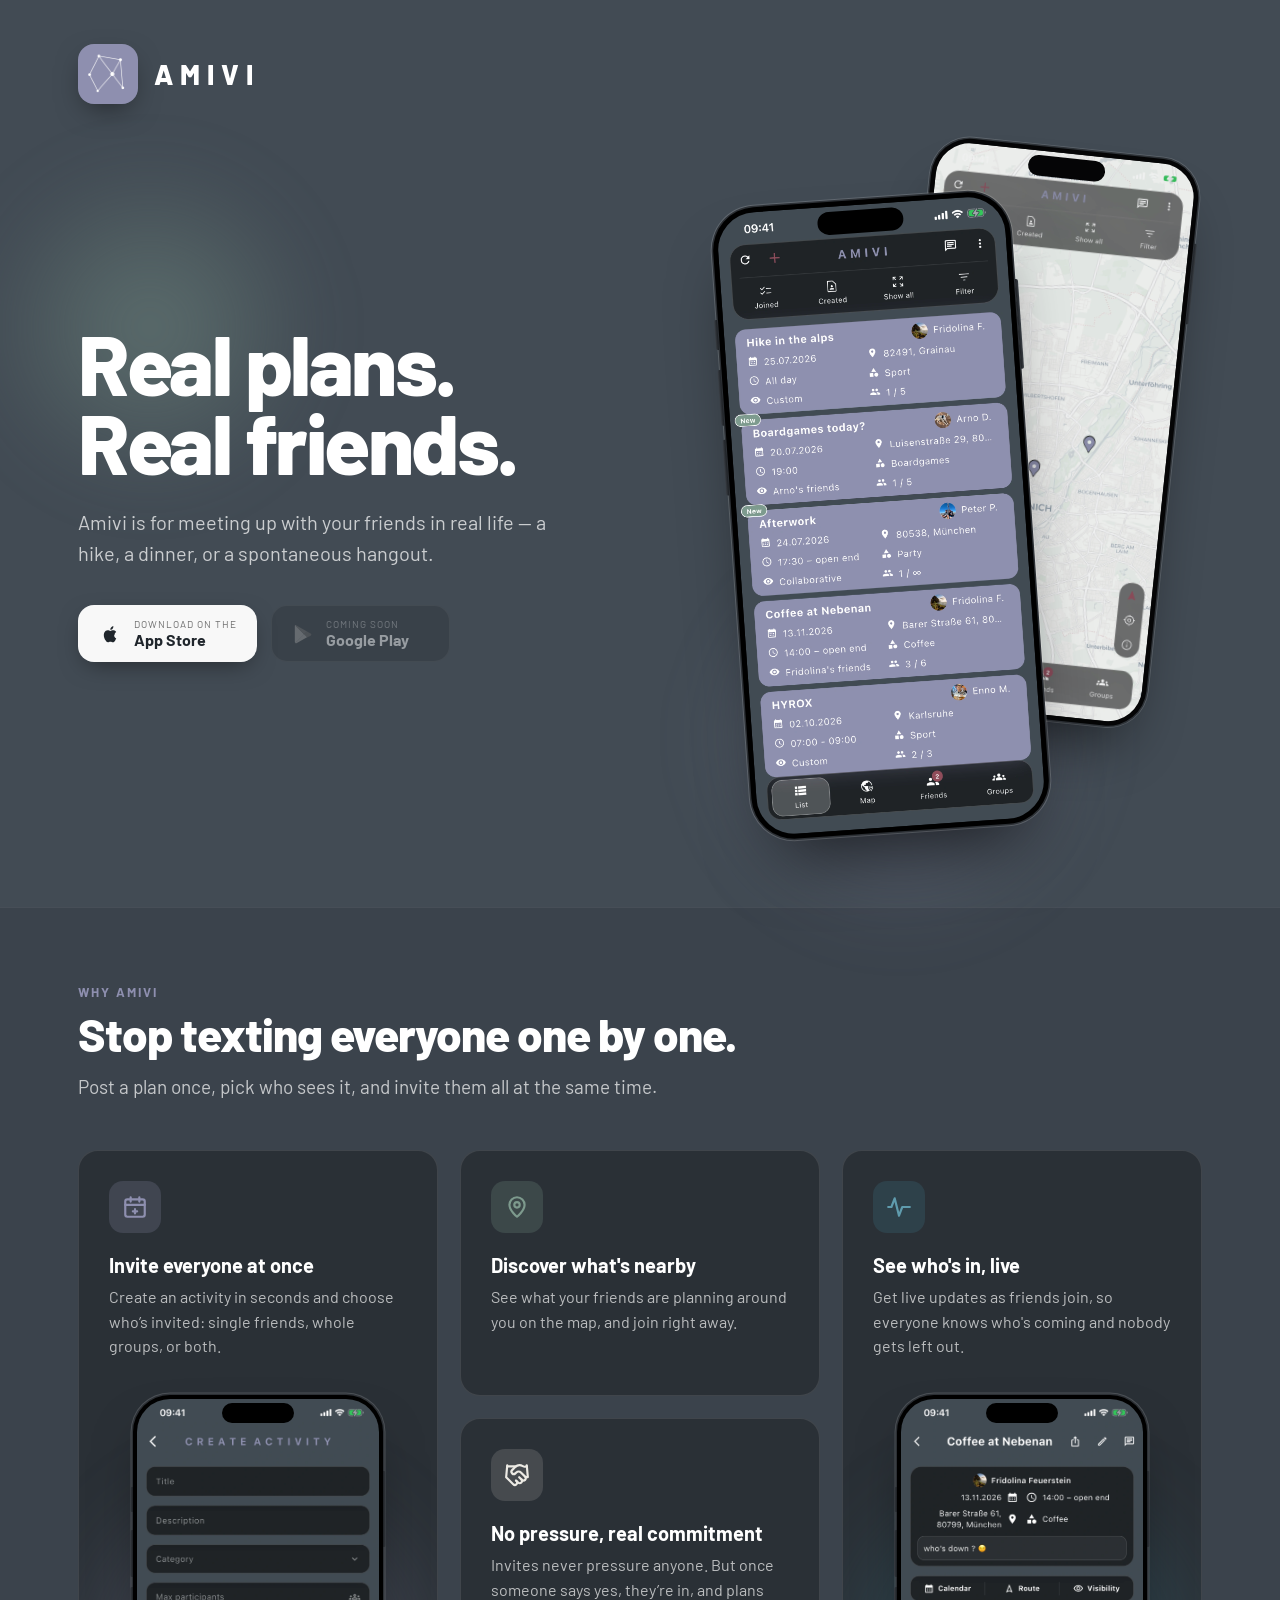
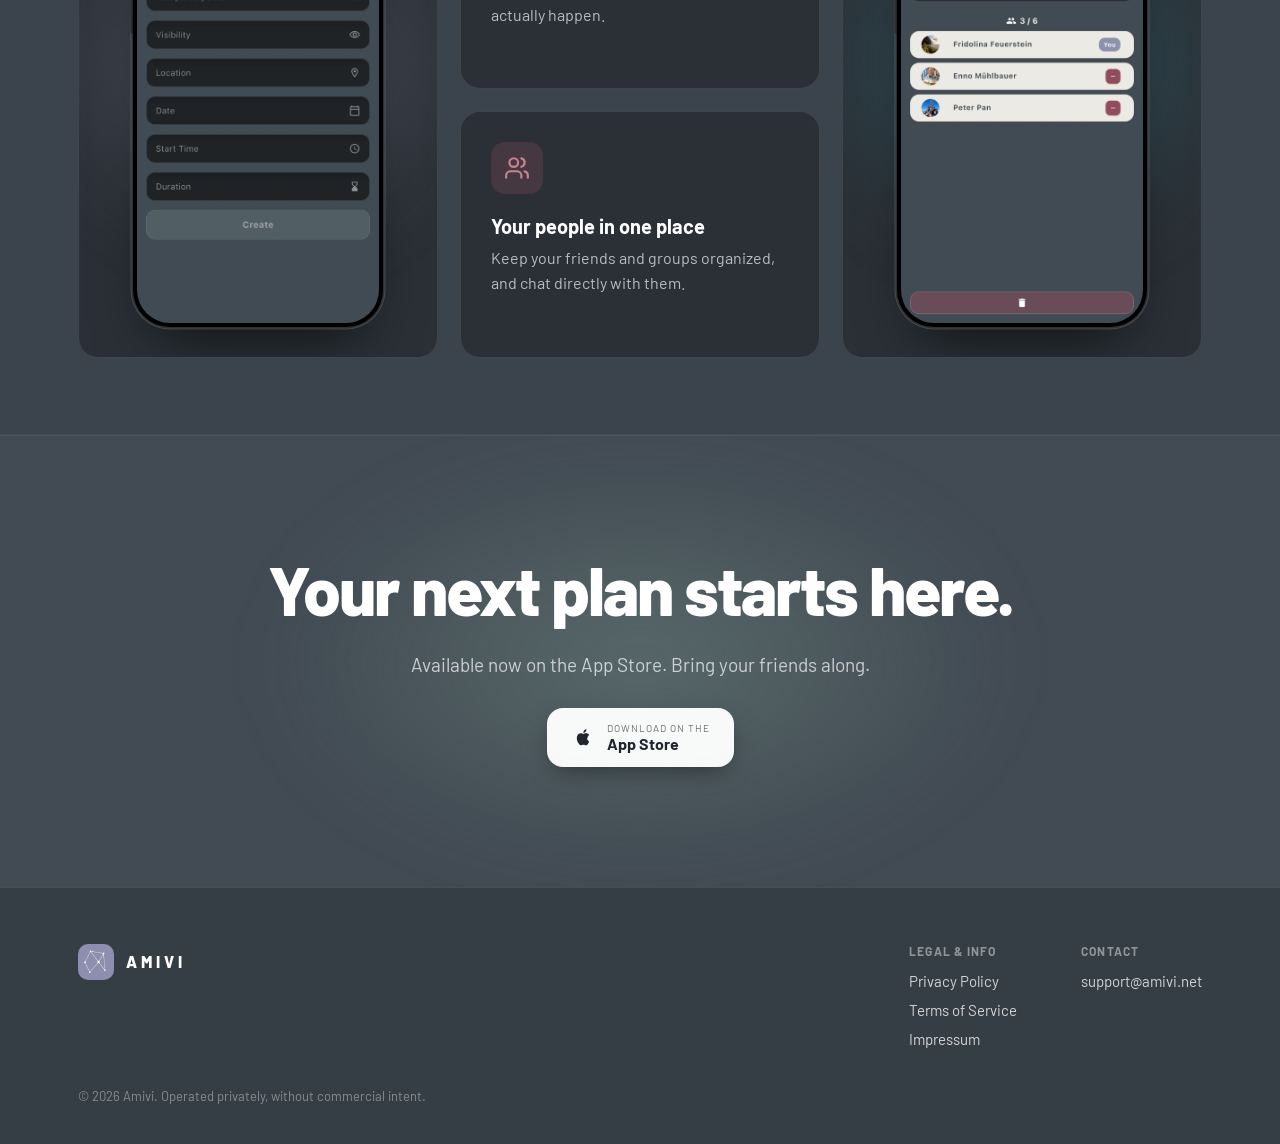
==== commit f0b7cb51: "Footer: Slogan unter dem Logo entfernt Co-Authored-By: Claude Opus 5.5 <noreply@anthropic.com>" ====
--- a/index.html
+++ b/index.html
@@ -153,11 +153,10 @@
   <footer style="background:#363E45;border-top:1px solid rgba(255,255,255,0.08)">
     <div style="max-width:1180px;margin:0 auto;padding:56px 28px 40px;display:flex;justify-content:space-between;gap:40px;flex-wrap:wrap">
       <div style="max-width:320px">
-        <div style="display:flex;align-items:center;gap:12px;margin-bottom:16px">
+        <div style="display:flex;align-items:center;gap:12px">
           <img src="assets/img/logo.png" alt="Amivi" style="width:36px;height:36px;border-radius:10px;display:block">
           <span style="font-weight:800;font-size:16px;letter-spacing:4px;color:#fff">AMIVI</span>
         </div>
-        <p style="margin:0;font-size:14px;line-height:1.6;color:rgba(255,255,255,0.55)">Made for friends who’d rather meet than message.</p>
       </div>
       <div style="display:flex;gap:64px;flex-wrap:wrap">
         <div>
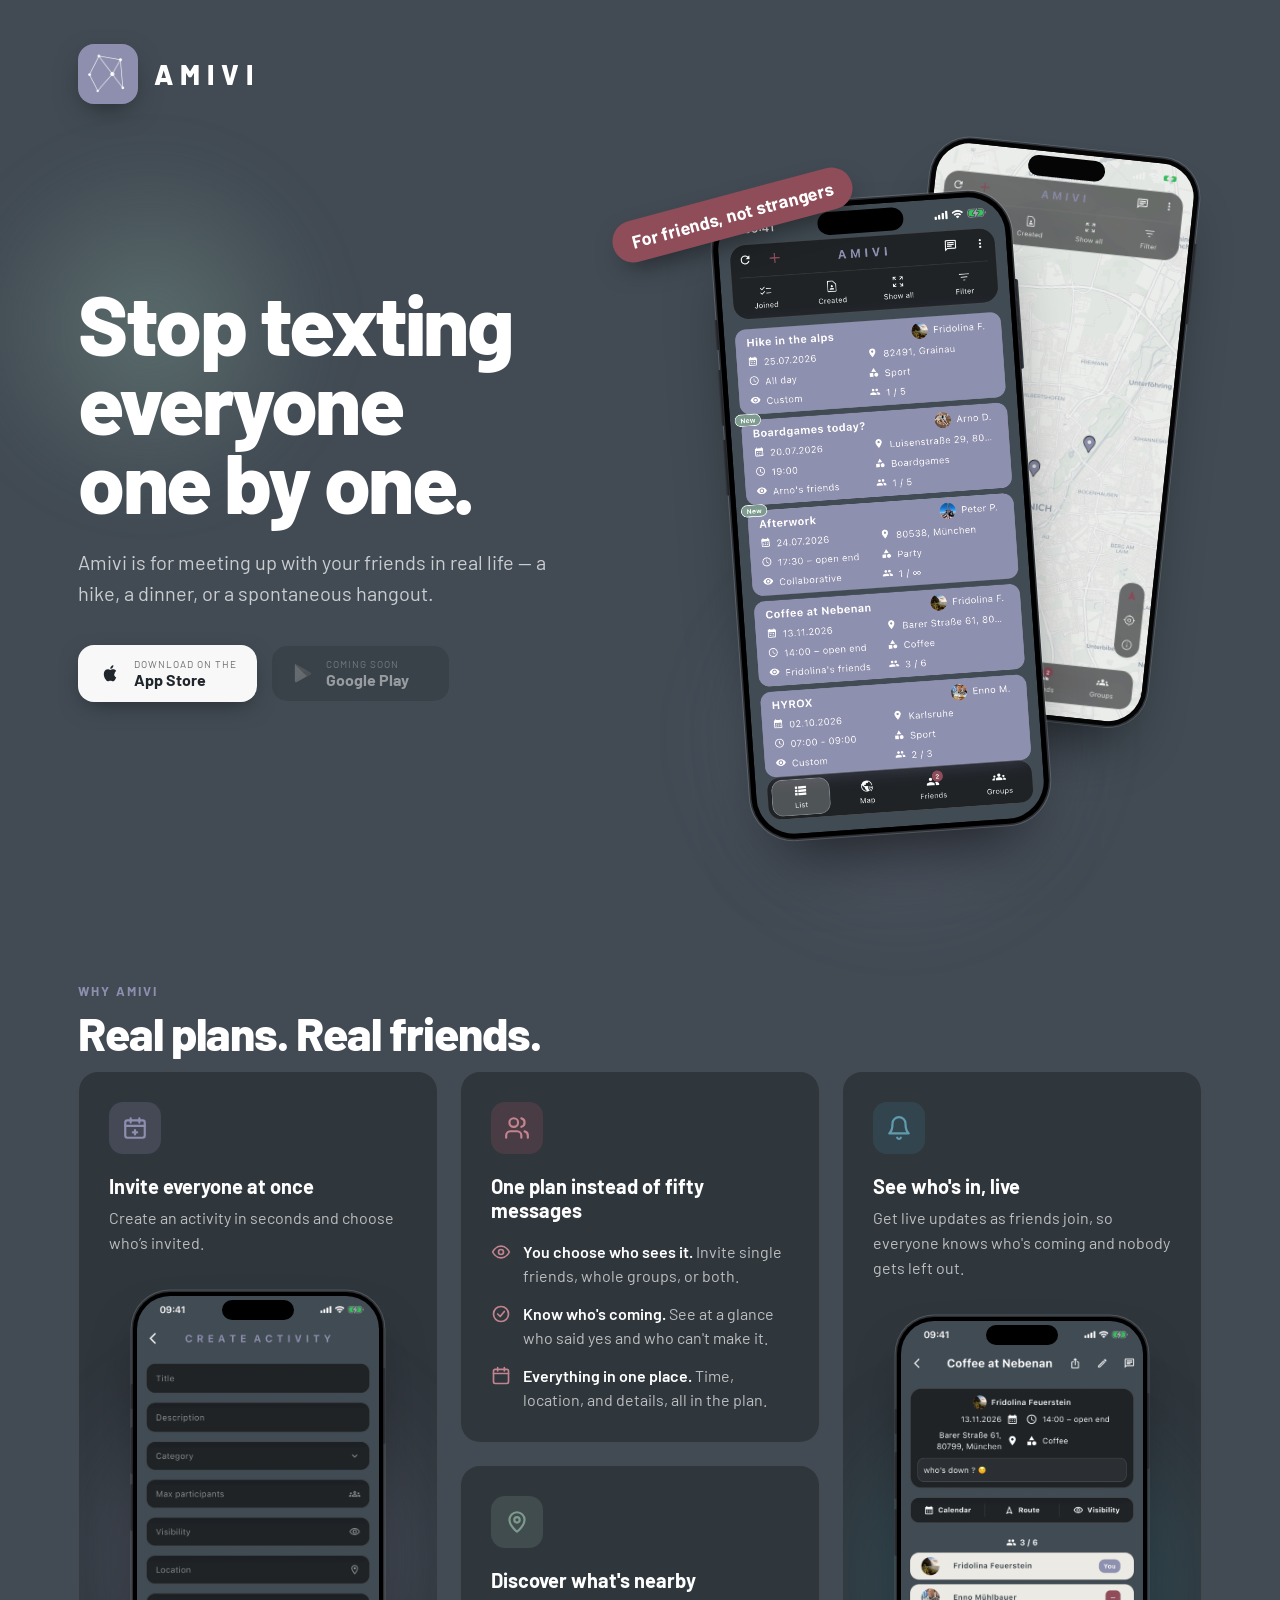
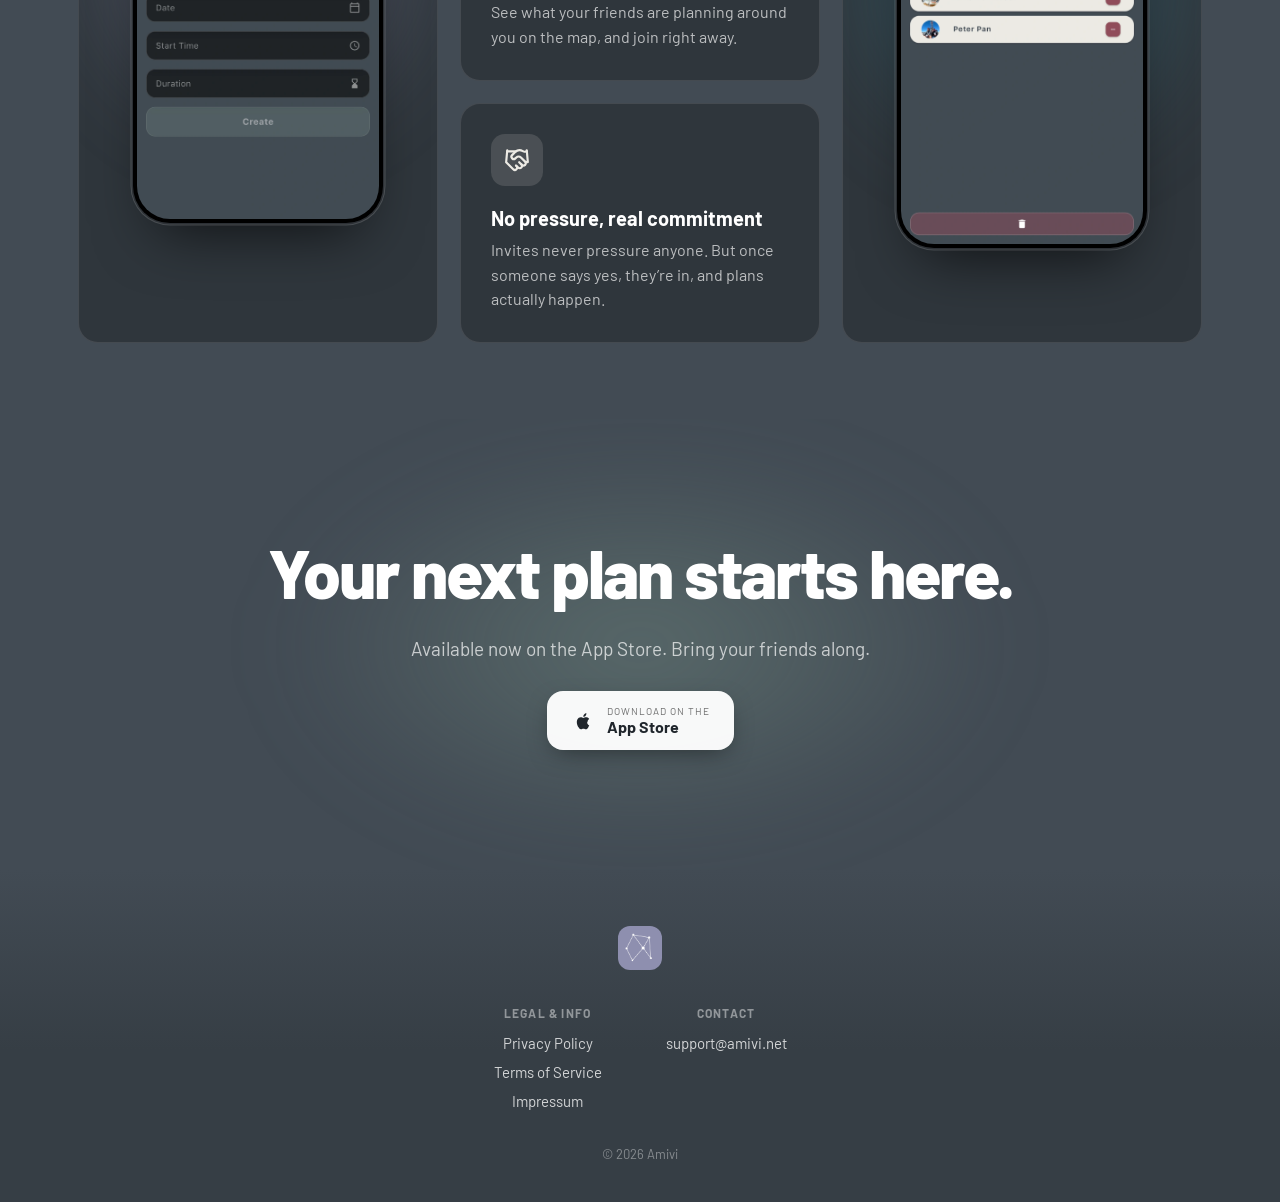
==== commit 9dbb79f7: "Website: neue Texte, Hero "Stop texting everyone one by one." Hero-Headline ist jetzt das Kernproble" ====
--- a/index.html
+++ b/index.html
@@ -46,7 +46,7 @@
 
     <div style="position:relative;flex:1 1 440px;min-width:320px">
       
-      <h1 data-reveal="" style="margin:0 0 26px;font-size:clamp(52px,8.4vw,84px);line-height:0.94;font-weight:800;letter-spacing:-2.5px;text-wrap:balance">Real plans.<br>Real friends.</h1>
+      <h1 data-reveal="" style="margin:0 0 26px;font-size:clamp(52px,8.4vw,84px);line-height:0.94;font-weight:800;letter-spacing:-2.5px;text-wrap:balance">Stop texting everyone one by one.</h1>
       <p data-reveal="" style="margin:0 0 36px;font-size:20px;line-height:1.55;color:rgba(255,255,255,0.72);max-width:480px">Amivi is for meeting up with your friends in real life — a hike, a dinner, or a spontaneous hangout.</p>
       <div data-reveal="" style="display:flex;flex-direction:column;gap:14px;align-items:flex-start">
       <div style="display:inline-grid;grid-template-columns:repeat(2,1fr);gap:14px">
@@ -71,6 +71,7 @@
       </div>
       </div>
       <div style="position:absolute;top:36px;left:0;transform:rotate(-4deg);z-index:2">
+        
         <div style="position:relative;width:298px;border-radius:43px;padding:5px;background:#000;box-shadow:0 0 0 1.5px #2c3035,0 0 0 2.5px rgba(255,255,255,0.16),0 40px 70px -28px rgba(0,0,0,0.7)"><div style="position:absolute;left:-4px;top:110px;width:3px;height:30px;border-radius:2px 0 0 2px;background:linear-gradient(90deg,#3a3f45,#1c1f23)"></div><div style="position:absolute;left:-4px;top:160px;width:3px;height:56px;border-radius:2px 0 0 2px;background:linear-gradient(90deg,#3a3f45,#1c1f23)"></div><div style="position:absolute;left:-4px;top:230px;width:3px;height:56px;border-radius:2px 0 0 2px;background:linear-gradient(90deg,#3a3f45,#1c1f23)"></div><div style="position:absolute;right:-4px;top:90px;width:3px;height:90px;border-radius:0 2px 2px 0;background:linear-gradient(270deg,#3a3f45,#1c1f23)"></div>
         <div style="position:relative;width:100%;aspect-ratio:1284/2778;border-radius:38px;overflow:hidden;background:#000"><div style="position:absolute;top:5px;left:50%;transform:translateX(-50%);width:86px;height:23px;background:#000;border-radius:12px;z-index:3;pointer-events:none"></div>
           <img src="assets/img/screen-1.webp" alt="Amivi activity list" style="width:100%;height:100%;object-fit:cover;display:block">
@@ -78,19 +79,23 @@
       </div>
       </div>
     </div>
-  </section>
+  <div style="position: absolute; top: 87px; left: 559px; z-index: 4; transform: rotate(-15deg); display: inline-flex; align-items: center; justify-content: center; padding: 10px 20px; border-radius: 999px; font-size: 18px; font-weight: 700; color: #fff; background-color: var(--color-wine); white-space: nowrap; box-shadow: 0 12px 28px -10px rgba(0,0,0,0.6)">For friends, not strangers</div></section>
 
   <!-- WHAT IT IS / value props -->
-  <section id="what" style="background:#3B434C;border-top:1px solid rgba(255,255,255,0.06);border-bottom:1px solid rgba(255,255,255,0.06)">
+  
+
+  
+
+  <section id="what" style="">
     <div style="max-width:1180px;margin:0 auto;padding:76px 28px">
       <p style="margin:0 0 10px;font-size:13px;font-weight:700;letter-spacing:2px;text-transform:uppercase;color:#8E8FAF">Why Amivi</p>
-      <h2 data-reveal="" style="margin:0 0 14px;font-size:clamp(32px,4.4vw,46px);line-height:1.05;font-weight:800;letter-spacing:-1px;max-width:720px">Stop texting everyone one by one.</h2>
-      <p data-reveal="" style="margin:0 0 48px;font-size:19px;line-height:1.55;color:rgba(255,255,255,0.7);max-width:640px">Post a plan once, pick who sees it, and invite them all at the same time.</p>
+      <h2 data-reveal="" style="margin:0 0 14px;font-size:clamp(32px,4.4vw,46px);line-height:1.05;font-weight:800;letter-spacing:-1px;max-width:720px">Real plans. Real friends.</h2>
+      
       <div style="display:flex;gap:22px;flex-wrap:wrap;align-items:stretch">
         <div data-reveal="" style="position:relative;overflow:hidden;flex:1 1 300px;min-width:280px;display:flex;flex-direction:column;padding:30px;border-radius:20px;background:rgba(0,0,0,0.28);border:1px solid rgba(255,255,255,0.10)">
           <div style="width:52px;height:52px;border-radius:14px;background:rgba(142,143,175,0.22);display:flex;align-items:center;justify-content:center;margin-bottom:20px"><svg width="26" height="26" viewBox="0 0 24 24" fill="none" stroke="#8E8FAF" stroke-width="2" stroke-linecap="round" stroke-linejoin="round"><rect x="3" y="5" width="18" height="16" rx="2"></rect><path d="M16 3v4M8 3v4M3 10h18M12 14v4M10 16h4"></path></svg></div>
           <h3 style="margin:0 0 8px;font-size:20px;font-weight:700">Invite everyone at once</h3>
-          <p style="margin:0;font-size:16px;line-height:1.55;color:rgba(255,255,255,0.68)">Create an activity in seconds and choose who’s invited: single friends, whole groups, or both.</p>
+          <p style="margin:0;font-size:16px;line-height:1.55;color:rgba(255,255,255,0.68)">Create an activity in seconds and choose who’s invited.</p>
           <div style="position:relative;margin-top:36px;display:flex;justify-content:center">
             <div style="position:absolute;left:50%;top:50%;width:440px;height:440px;transform:translate(-50%,-50%);border-radius:50%;background:radial-gradient(circle,rgba(142,143,175,0.5),transparent 66%);filter:blur(36px);pointer-events:none"></div>
             <div style="position:relative;width:250px;border-radius:37px;padding:4px;background:#000;box-shadow:0 0 0 1.5px #2c3035,0 0 0 2.5px rgba(255,255,255,0.16),0 30px 60px -24px rgba(0,0,0,0.7)"><div style="position:absolute;left:-3px;top:92px;width:3px;height:25px;border-radius:2px 0 0 2px;background:linear-gradient(90deg,#3a3f45,#1c1f23)"></div><div style="position:absolute;left:-3px;top:135px;width:3px;height:47px;border-radius:2px 0 0 2px;background:linear-gradient(90deg,#3a3f45,#1c1f23)"></div><div style="position:absolute;left:-3px;top:192px;width:3px;height:47px;border-radius:2px 0 0 2px;background:linear-gradient(90deg,#3a3f45,#1c1f23)"></div><div style="position:absolute;right:-3px;top:76px;width:3px;height:76px;border-radius:0 2px 2px 0;background:linear-gradient(270deg,#3a3f45,#1c1f23)"></div>
@@ -102,6 +107,14 @@
         </div>
         <div style="flex:1 1 300px;min-width:280px;display:flex;flex-direction:column;gap:22px">
           <div data-reveal="" style="flex:1 1 auto;padding:30px;border-radius:20px;background:rgba(0,0,0,0.28);border:1px solid rgba(255,255,255,0.10)">
+            <div style="width:52px;height:52px;border-radius:14px;background:rgba(143,76,89,0.28);display:flex;align-items:center;justify-content:center;margin-bottom:20px"><svg width="26" height="26" viewBox="0 0 24 24" fill="none" stroke="#c4848f" stroke-width="2" stroke-linecap="round" stroke-linejoin="round"><path d="M16 21v-2a4 4 0 0 0-4-4H6a4 4 0 0 0-4 4v2"></path><circle cx="9" cy="7" r="4"></circle><path d="M22 21v-2a4 4 0 0 0-3-3.87M16 3.13a4 4 0 0 1 0 7.75"></path></svg></div>
+            <h3 style="margin:0 0 18px;font-size:20px;font-weight:700">One plan instead of fifty messages</h3>
+            <div style="display:flex;flex-direction:column;gap:14px">
+              <div style="display:flex;gap:12px;align-items:flex-start"><svg width="20" height="20" viewBox="0 0 24 24" fill="none" stroke="#c4848f" stroke-width="2" stroke-linecap="round" stroke-linejoin="round" style="flex:none;margin-top:2px"><path d="M2 12s3.5-7 10-7 10 7 10 7-3.5 7-10 7S2 12 2 12z"></path><circle cx="12" cy="12" r="3"></circle></svg><p style="margin:0;font-size:16px;line-height:1.5;color:rgba(255,255,255,0.68)"><strong style="color:#fff;font-weight:600">You choose who sees it.</strong> Invite single friends, whole groups, or both.</p></div>
+              <div style="display:flex;gap:12px;align-items:flex-start"><svg width="20" height="20" viewBox="0 0 24 24" fill="none" stroke="#c4848f" stroke-width="2" stroke-linecap="round" stroke-linejoin="round" style="flex:none;margin-top:2px"><circle cx="12" cy="12" r="9"></circle><path d="M8 12l3 3 5-6"></path></svg><p style="margin:0;font-size:16px;line-height:1.5;color:rgba(255,255,255,0.68)"><strong style="color:#fff;font-weight:600">Know who's coming.</strong> See at a glance who said yes and who can't make it.</p></div>
+              <div style="display:flex;gap:12px;align-items:flex-start"><svg width="20" height="20" viewBox="0 0 24 24" fill="none" stroke="#c4848f" stroke-width="2" stroke-linecap="round" stroke-linejoin="round" style="flex:none;margin-top:2px"><rect x="3" y="4" width="18" height="17" rx="2"></rect><path d="M3 9h18M8 2v4M16 2v4"></path></svg><p style="margin:0;font-size:16px;line-height:1.5;color:rgba(255,255,255,0.68)"><strong style="color:#fff;font-weight:600">Everything in one place.</strong> Time, location, and details, all in the plan.</p></div>
+            </div>
+          </div><div data-reveal="" style="flex:1 1 auto;padding:30px;border-radius:20px;background:rgba(0,0,0,0.28);border:1px solid rgba(255,255,255,0.10)">
             <div style="width:52px;height:52px;border-radius:14px;background:rgba(125,154,141,0.22);display:flex;align-items:center;justify-content:center;margin-bottom:20px"><svg width="26" height="26" viewBox="0 0 24 24" fill="none" stroke="#7D9A8D" stroke-width="2" stroke-linecap="round" stroke-linejoin="round"><path d="M12 21s-7-5.5-7-11a7 7 0 0 1 14 0c0 5.5-7 11-7 11z"></path><circle cx="12" cy="10" r="2.5"></circle></svg></div>
             <h3 style="margin:0 0 8px;font-size:20px;font-weight:700">Discover what's nearby</h3>
           <p style="margin:0;font-size:16px;line-height:1.55;color:rgba(255,255,255,0.68)">See what your friends are planning around you on the map, and join right away.</p>
@@ -110,15 +123,11 @@
             <div style="width:52px;height:52px;border-radius:14px;background:rgba(236,234,228,0.14);display:flex;align-items:center;justify-content:center;margin-bottom:20px"><svg width="26" height="26" viewBox="0 0 24 24" fill="none" stroke="#ECEAE4" stroke-width="2" stroke-linecap="round" stroke-linejoin="round"><path d="m11 17 2 2a1 1 0 1 0 3-3"></path><path d="m14 14 2.5 2.5a1 1 0 1 0 3-3l-3.88-3.88a3 3 0 0 0-4.24 0l-.88.88a1 1 0 1 1-3-3l2.81-2.81a5.79 5.79 0 0 1 7.06-.87l.47.28a2 2 0 0 0 1.42.25L21 4"></path><path d="m21 3 1 11h-2"></path><path d="M3 3 2 14l6.5 6.5a1 1 0 1 0 3-3"></path><path d="M3 4h8"></path></svg></div>
             <h3 style="margin:0 0 8px;font-size:20px;font-weight:700">No pressure, real commitment</h3>
           <p style="margin:0;font-size:16px;line-height:1.55;color:rgba(255,255,255,0.68)">Invites never pressure anyone. But once someone says yes, they’re in, and plans actually happen.</p>
-          </div><div data-reveal="" style="flex:1 1 auto;padding:30px;border-radius:20px;background:rgba(0,0,0,0.28);border:1px solid rgba(255,255,255,0.10)">
-            <div style="width:52px;height:52px;border-radius:14px;background:rgba(143,76,89,0.28);display:flex;align-items:center;justify-content:center;margin-bottom:20px"><svg width="26" height="26" viewBox="0 0 24 24" fill="none" stroke="#c4848f" stroke-width="2" stroke-linecap="round" stroke-linejoin="round"><path d="M16 21v-2a4 4 0 0 0-4-4H6a4 4 0 0 0-4 4v2"></path><circle cx="9" cy="7" r="4"></circle><path d="M22 21v-2a4 4 0 0 0-3-3.87M16 3.13a4 4 0 0 1 0 7.75"></path></svg></div>
-            <h3 style="margin:0 0 8px;font-size:20px;font-weight:700">Your people in one place</h3>
-          <p style="margin:0;font-size:16px;line-height:1.55;color:rgba(255,255,255,0.68)">Keep your friends and groups organized, and chat directly with them.</p>
           </div>
           
         </div>
         <div data-reveal="" style="position:relative;overflow:hidden;flex:1 1 300px;min-width:280px;display:flex;flex-direction:column;padding:30px;border-radius:20px;background:rgba(0,0,0,0.28);border:1px solid rgba(255,255,255,0.10)">
-          <div style="width:52px;height:52px;border-radius:14px;background:rgba(58,110,126,0.28);display:flex;align-items:center;justify-content:center;margin-bottom:20px"><svg width="26" height="26" viewBox="0 0 24 24" fill="none" stroke="#5f9bad" stroke-width="2" stroke-linecap="round" stroke-linejoin="round"><path d="M2 12h3l3-8 4 16 3-8h7"></path></svg></div>
+          <div style="width:52px;height:52px;border-radius:14px;background:rgba(58,110,126,0.28);display:flex;align-items:center;justify-content:center;margin-bottom:20px"><svg width="26" height="26" viewBox="0 0 24 24" fill="none" stroke="#5f9bad" stroke-width="2" stroke-linecap="round" stroke-linejoin="round"><path d="M6 8a6 6 0 0 1 12 0c0 7 3 9 3 9H3s3-2 3-9"></path><path d="M10.3 21a1.94 1.94 0 0 0 3.4 0"></path></svg></div>
           <h3 style="margin:0 0 8px;font-size:20px;font-weight:700">See who's in, live</h3>
           <p style="margin:0;font-size:16px;line-height:1.55;color:rgba(255,255,255,0.68)">Get live updates as friends join, so everyone knows who's coming and nobody gets left out.</p>
           <div style="position:relative;margin-top:36px;display:flex;justify-content:center">
@@ -133,11 +142,7 @@
       </div>
     
     </div>
-  </section>
-
-  
-
-  <section style="position:relative;overflow:hidden;border-top:1px solid rgba(255,255,255,0.06)">
+  </section><section style="position:relative;overflow:hidden">
     <div style="position:absolute;left:50%;top:50%;width:760px;height:420px;transform:translate(-50%,-50%);border-radius:50%;background:radial-gradient(ellipse,rgba(125,154,141,0.4),transparent 68%);filter:blur(40px);pointer-events:none"></div>
     <div data-reveal="" style="position:relative;max-width:820px;margin:0 auto;padding:120px 28px;text-align:center;display:flex;flex-direction:column;align-items:center;gap:28px">
       <h2 style="margin:0;font-size:clamp(40px,6.4vw,68px);line-height:0.98;font-weight:800;letter-spacing:-2px;text-wrap:balance">Your next plan starts here.</h2>
@@ -150,18 +155,13 @@
   </section>
 
   <!-- FOOTER -->
-  <footer style="background:#363E45;border-top:1px solid rgba(255,255,255,0.08)">
-    <div style="max-width:1180px;margin:0 auto;padding:56px 28px 40px;display:flex;justify-content:space-between;gap:40px;flex-wrap:wrap">
-      <div style="max-width:320px">
-        <div style="display:flex;align-items:center;gap:12px">
-          <img src="assets/img/logo.png" alt="Amivi" style="width:36px;height:36px;border-radius:10px;display:block">
-          <span style="font-weight:800;font-size:16px;letter-spacing:4px;color:#fff">AMIVI</span>
-        </div>
-      </div>
-      <div style="display:flex;gap:64px;flex-wrap:wrap">
+  <footer style="background:linear-gradient(180deg,#424B54 0,#363E45 180px)">
+    <div style="max-width:1180px;margin:0 auto;padding:56px 28px 40px;display:flex;flex-direction:column;align-items:center;gap:36px;text-align:center">
+      <img src="assets/img/logo.png" alt="Amivi" style="width:44px;height:44px;border-radius:12px;display:block">
+      <div style="display:flex;gap:64px;flex-wrap:wrap;justify-content:center">
         <div>
           <p style="margin:0 0 14px;font-size:12px;font-weight:700;letter-spacing:1.2px;text-transform:uppercase;color:rgba(255,255,255,0.45)">Legal &amp; info</p>
-          <div style="display:flex;flex-direction:column;gap:11px;font-size:15px">
+          <div style="display:flex;flex-direction:column;align-items:center;gap:11px;font-size:15px">
             <a href="legal/datenschutzerklaerung.html" target="_blank" rel="noopener" style="color:rgba(255,255,255,0.78)">Privacy Policy</a>
             <a href="legal/agb.html" target="_blank" rel="noopener" style="color:rgba(255,255,255,0.78)">Terms of Service</a>
             <a href="legal/impressum.html" target="_blank" rel="noopener" style="color:rgba(255,255,255,0.78)">Impressum</a>
@@ -169,14 +169,12 @@
         </div>
         <div>
           <p style="margin:0 0 14px;font-size:12px;font-weight:700;letter-spacing:1.2px;text-transform:uppercase;color:rgba(255,255,255,0.45)">Contact</p>
-          <div style="display:flex;flex-direction:column;gap:11px;font-size:15px">
+          <div style="display:flex;flex-direction:column;align-items:center;gap:11px;font-size:15px">
             <a href="mailto:support@amivi.net" style="color:rgba(255,255,255,0.78)">support@amivi.net</a>
           </div>
         </div>
       </div>
-    </div>
-    <div style="max-width:1180px;margin:0 auto;padding:0 28px 40px">
-      <p style="margin:0;font-size:13px;color:rgba(255,255,255,0.4)">© 2026 Amivi. Operated privately, without commercial intent.</p>
+      <p style="margin:0;font-size:13px;color:rgba(255,255,255,0.4)">© 2026 Amivi</p>
     </div>
   </footer>
 
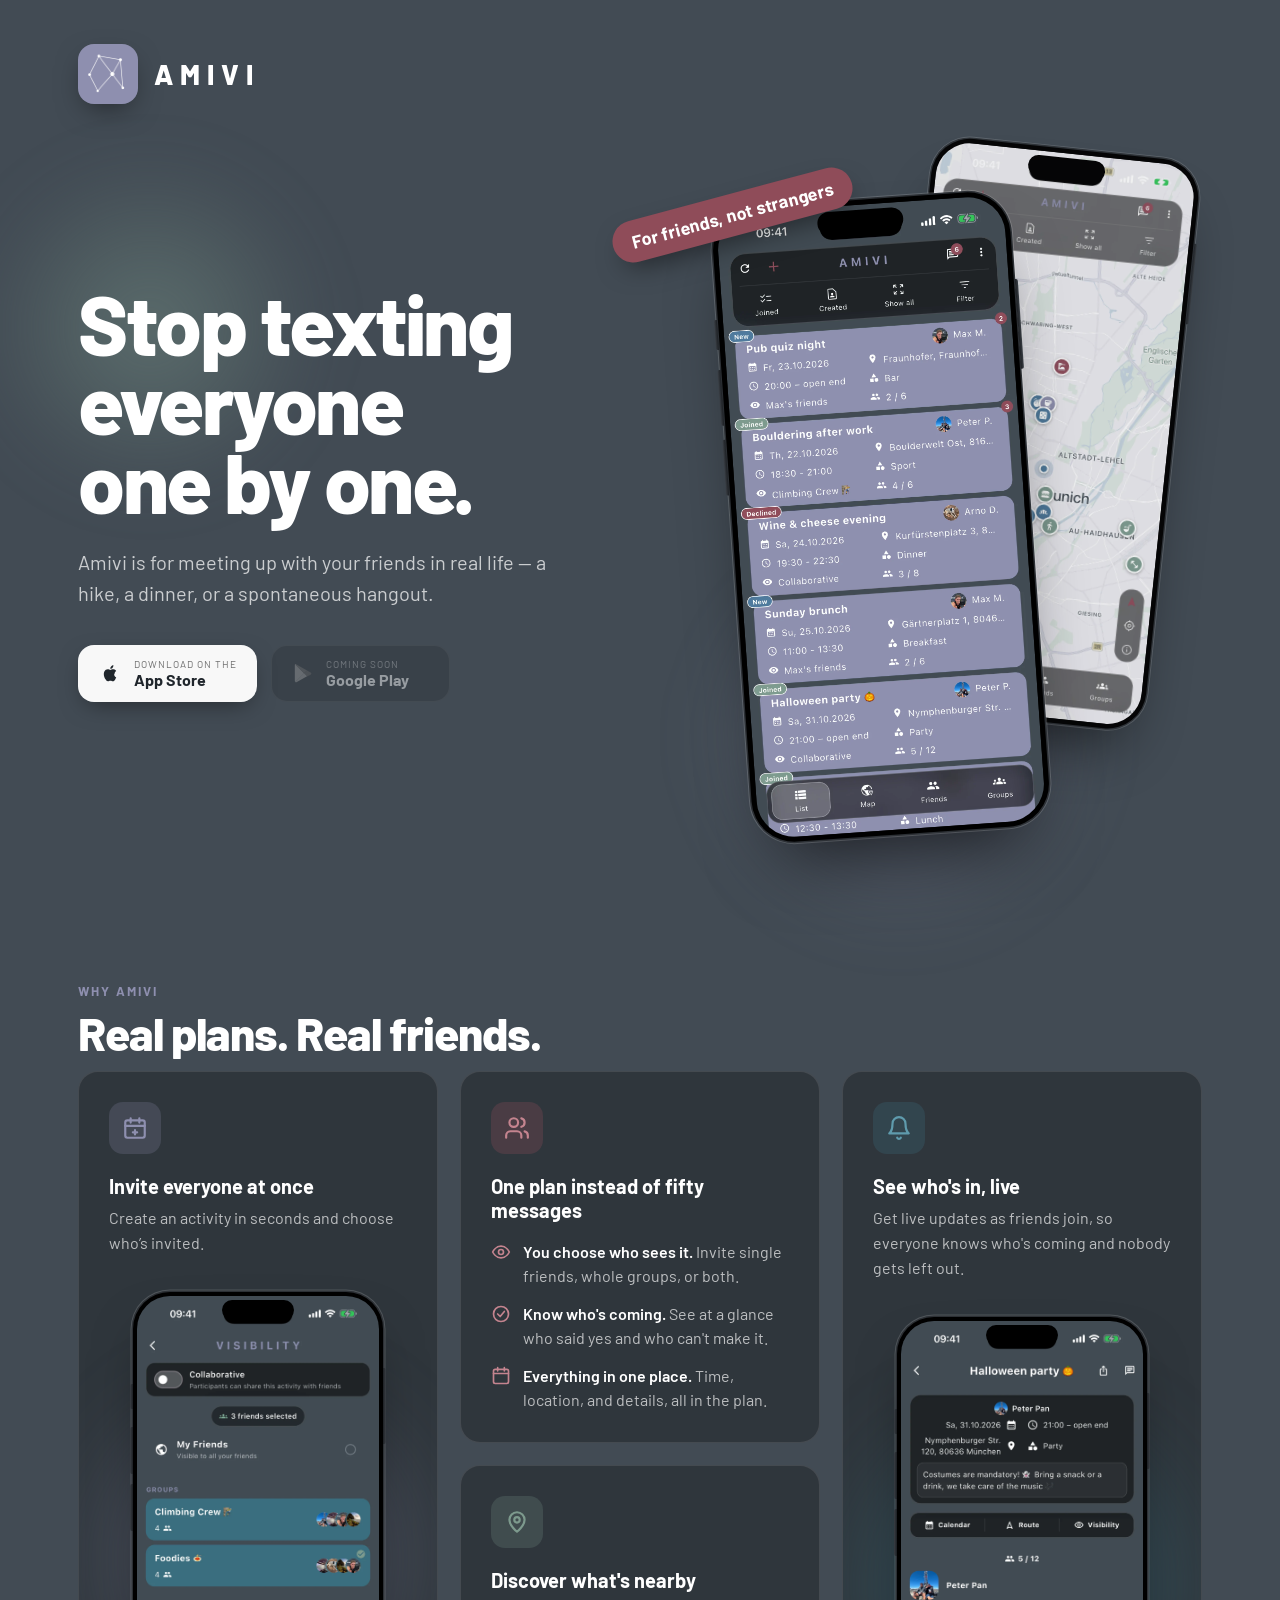
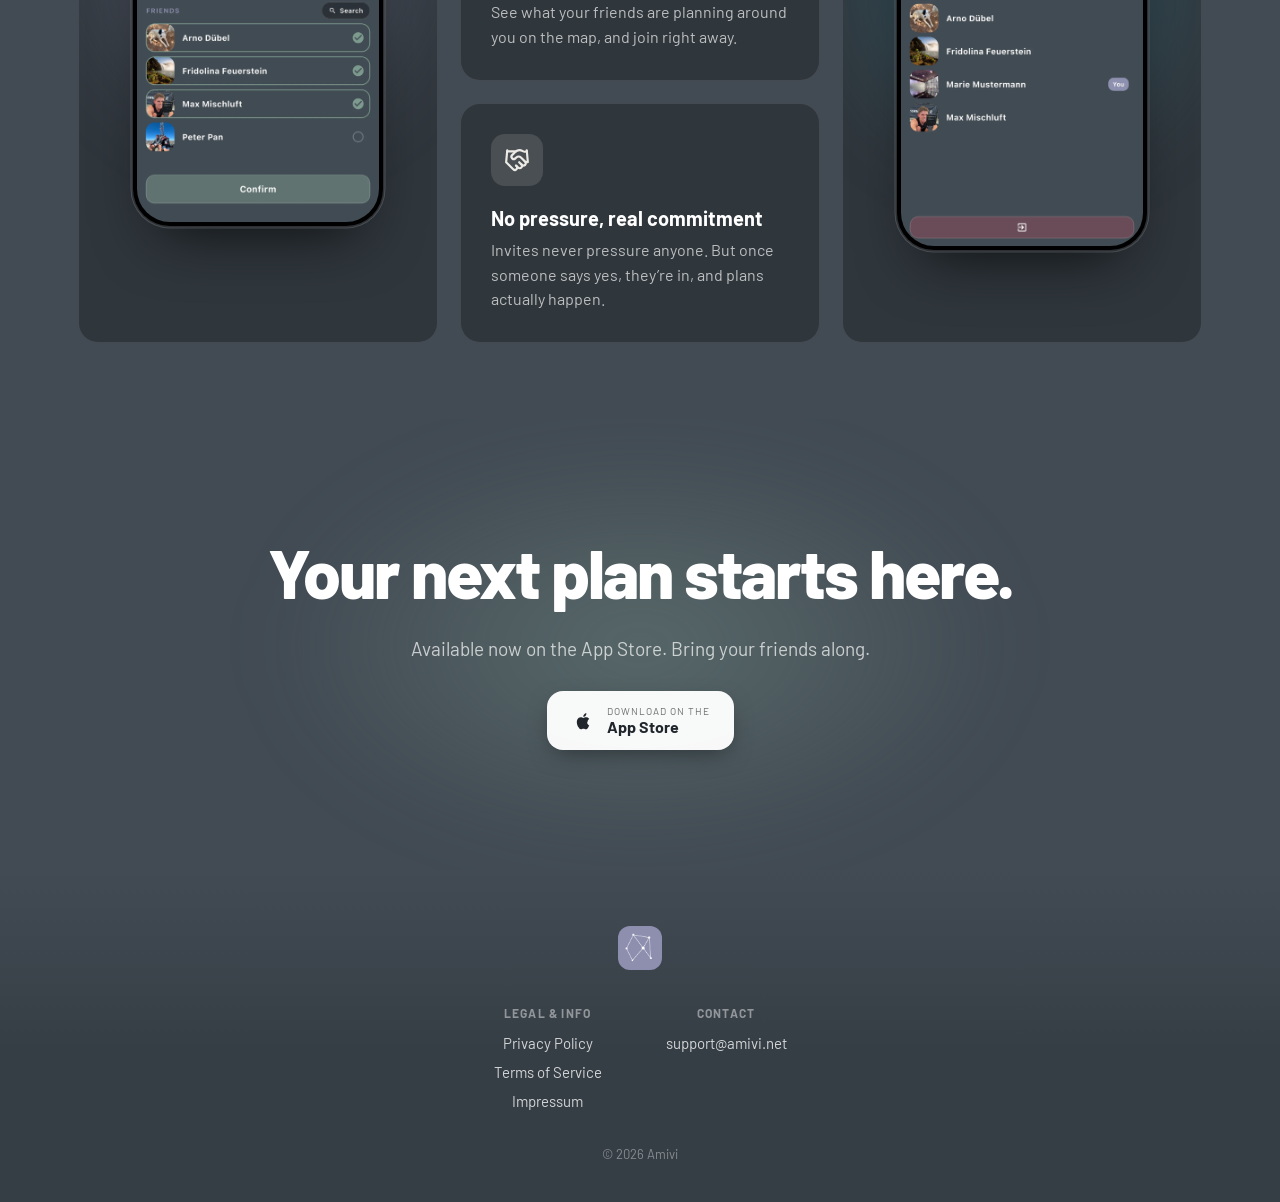
==== commit 7603aa44: "Website: neue App-Screenshots nach Design-Update Feed, Karte, Sichtbarkeits-Auswahl und Event-Detail" ====
--- a/index.html
+++ b/index.html
@@ -65,7 +65,7 @@
     <div data-reveal="" data-hero-phones="" style="position:relative;flex:0 0 auto;margin:0 auto;width:470px;height:660px">
       <div style="position:absolute;top:0;right:0;transform:rotate(6deg) scale(0.9);transform-origin:top right;opacity:0.92">
         <div style="position:relative;width:298px;border-radius:43px;padding:5px;background:#000;box-shadow:0 0 0 1.5px #2c3035,0 0 0 2.5px rgba(255,255,255,0.16),0 40px 70px -28px rgba(0,0,0,0.7)"><div style="position:absolute;left:-4px;top:110px;width:3px;height:30px;border-radius:2px 0 0 2px;background:linear-gradient(90deg,#3a3f45,#1c1f23)"></div><div style="position:absolute;left:-4px;top:160px;width:3px;height:56px;border-radius:2px 0 0 2px;background:linear-gradient(90deg,#3a3f45,#1c1f23)"></div><div style="position:absolute;left:-4px;top:230px;width:3px;height:56px;border-radius:2px 0 0 2px;background:linear-gradient(90deg,#3a3f45,#1c1f23)"></div><div style="position:absolute;right:-4px;top:90px;width:3px;height:90px;border-radius:0 2px 2px 0;background:linear-gradient(270deg,#3a3f45,#1c1f23)"></div>
-        <div style="position:relative;width:100%;aspect-ratio:1284/2778;border-radius:38px;overflow:hidden;background:#000"><div style="position:absolute;top:5px;left:50%;transform:translateX(-50%);width:86px;height:23px;background:#000;border-radius:12px;z-index:3;pointer-events:none"></div>
+        <div style="position:relative;width:100%;aspect-ratio:1320/2868;border-radius:38px;overflow:hidden;background:#000"><div style="position:absolute;top:5px;left:50%;transform:translateX(-50%);width:86px;height:23px;background:#000;border-radius:12px;z-index:3;pointer-events:none"></div>
           <img src="assets/img/screen-2.webp" alt="Amivi map screen" style="width:100%;height:100%;object-fit:cover;display:block">
         </div>
       </div>
@@ -73,7 +73,7 @@
       <div style="position:absolute;top:36px;left:0;transform:rotate(-4deg);z-index:2">
         
         <div style="position:relative;width:298px;border-radius:43px;padding:5px;background:#000;box-shadow:0 0 0 1.5px #2c3035,0 0 0 2.5px rgba(255,255,255,0.16),0 40px 70px -28px rgba(0,0,0,0.7)"><div style="position:absolute;left:-4px;top:110px;width:3px;height:30px;border-radius:2px 0 0 2px;background:linear-gradient(90deg,#3a3f45,#1c1f23)"></div><div style="position:absolute;left:-4px;top:160px;width:3px;height:56px;border-radius:2px 0 0 2px;background:linear-gradient(90deg,#3a3f45,#1c1f23)"></div><div style="position:absolute;left:-4px;top:230px;width:3px;height:56px;border-radius:2px 0 0 2px;background:linear-gradient(90deg,#3a3f45,#1c1f23)"></div><div style="position:absolute;right:-4px;top:90px;width:3px;height:90px;border-radius:0 2px 2px 0;background:linear-gradient(270deg,#3a3f45,#1c1f23)"></div>
-        <div style="position:relative;width:100%;aspect-ratio:1284/2778;border-radius:38px;overflow:hidden;background:#000"><div style="position:absolute;top:5px;left:50%;transform:translateX(-50%);width:86px;height:23px;background:#000;border-radius:12px;z-index:3;pointer-events:none"></div>
+        <div style="position:relative;width:100%;aspect-ratio:1320/2868;border-radius:38px;overflow:hidden;background:#000"><div style="position:absolute;top:5px;left:50%;transform:translateX(-50%);width:86px;height:23px;background:#000;border-radius:12px;z-index:3;pointer-events:none"></div>
           <img src="assets/img/screen-1.webp" alt="Amivi activity list" style="width:100%;height:100%;object-fit:cover;display:block">
         </div>
       </div>
@@ -99,8 +99,8 @@
           <div style="position:relative;margin-top:36px;display:flex;justify-content:center">
             <div style="position:absolute;left:50%;top:50%;width:440px;height:440px;transform:translate(-50%,-50%);border-radius:50%;background:radial-gradient(circle,rgba(142,143,175,0.5),transparent 66%);filter:blur(36px);pointer-events:none"></div>
             <div style="position:relative;width:250px;border-radius:37px;padding:4px;background:#000;box-shadow:0 0 0 1.5px #2c3035,0 0 0 2.5px rgba(255,255,255,0.16),0 30px 60px -24px rgba(0,0,0,0.7)"><div style="position:absolute;left:-3px;top:92px;width:3px;height:25px;border-radius:2px 0 0 2px;background:linear-gradient(90deg,#3a3f45,#1c1f23)"></div><div style="position:absolute;left:-3px;top:135px;width:3px;height:47px;border-radius:2px 0 0 2px;background:linear-gradient(90deg,#3a3f45,#1c1f23)"></div><div style="position:absolute;left:-3px;top:192px;width:3px;height:47px;border-radius:2px 0 0 2px;background:linear-gradient(90deg,#3a3f45,#1c1f23)"></div><div style="position:absolute;right:-3px;top:76px;width:3px;height:76px;border-radius:0 2px 2px 0;background:linear-gradient(270deg,#3a3f45,#1c1f23)"></div>
-              <div style="position:relative;width:100%;aspect-ratio:1284/2778;border-radius:33px;overflow:hidden;background:#000"><div style="position:absolute;top:4px;left:50%;transform:translateX(-50%);width:72px;height:20px;background:#000;border-radius:10px;z-index:3;pointer-events:none"></div>
-                <img src="assets/img/screen-3.webp" alt="Amivi create activity screen" style="width:100%;height:100%;object-fit:cover;display:block">
+              <div style="position:relative;width:100%;aspect-ratio:1320/2868;border-radius:33px;overflow:hidden;background:#000"><div style="position:absolute;top:4px;left:50%;transform:translateX(-50%);width:72px;height:20px;background:#000;border-radius:10px;z-index:3;pointer-events:none"></div>
+                <img src="assets/img/screen-3.webp" alt="Amivi visibility picker: choose groups and friends" style="width:100%;height:100%;object-fit:cover;display:block">
               </div>
             </div>
           </div>
@@ -133,8 +133,8 @@
           <div style="position:relative;margin-top:36px;display:flex;justify-content:center">
             <div style="position:absolute;left:50%;top:50%;width:440px;height:440px;transform:translate(-50%,-50%);border-radius:50%;background:radial-gradient(circle,rgba(58,110,126,0.75),transparent 66%);filter:blur(36px);pointer-events:none"></div>
             <div style="position:relative;width:250px;border-radius:37px;padding:4px;background:#000;box-shadow:0 0 0 1.5px #2c3035,0 0 0 2.5px rgba(255,255,255,0.16),0 30px 60px -24px rgba(0,0,0,0.7)"><div style="position:absolute;left:-3px;top:92px;width:3px;height:25px;border-radius:2px 0 0 2px;background:linear-gradient(90deg,#3a3f45,#1c1f23)"></div><div style="position:absolute;left:-3px;top:135px;width:3px;height:47px;border-radius:2px 0 0 2px;background:linear-gradient(90deg,#3a3f45,#1c1f23)"></div><div style="position:absolute;left:-3px;top:192px;width:3px;height:47px;border-radius:2px 0 0 2px;background:linear-gradient(90deg,#3a3f45,#1c1f23)"></div><div style="position:absolute;right:-3px;top:76px;width:3px;height:76px;border-radius:0 2px 2px 0;background:linear-gradient(270deg,#3a3f45,#1c1f23)"></div>
-              <div style="position:relative;width:100%;aspect-ratio:1284/2778;border-radius:33px;overflow:hidden;background:#000"><div style="position:absolute;top:4px;left:50%;transform:translateX(-50%);width:72px;height:20px;background:#000;border-radius:10px;z-index:3;pointer-events:none"></div>
-                <img src="assets/img/screen-4.webp" alt="Amivi activity participants screen" style="width:100%;height:100%;object-fit:cover;display:block">
+              <div style="position:relative;width:100%;aspect-ratio:1320/2868;border-radius:33px;overflow:hidden;background:#000"><div style="position:absolute;top:4px;left:50%;transform:translateX(-50%);width:72px;height:20px;background:#000;border-radius:10px;z-index:3;pointer-events:none"></div>
+                <img src="assets/img/screen-4.webp" alt="Amivi activity with participants" style="width:100%;height:100%;object-fit:cover;display:block">
               </div>
             </div>
           </div>
@@ -162,9 +162,9 @@
         <div>
           <p style="margin:0 0 14px;font-size:12px;font-weight:700;letter-spacing:1.2px;text-transform:uppercase;color:rgba(255,255,255,0.45)">Legal &amp; info</p>
           <div style="display:flex;flex-direction:column;align-items:center;gap:11px;font-size:15px">
-            <a href="legal/datenschutzerklaerung.html" target="_blank" rel="noopener" style="color:rgba(255,255,255,0.78)">Privacy Policy</a>
-            <a href="legal/agb.html" target="_blank" rel="noopener" style="color:rgba(255,255,255,0.78)">Terms of Service</a>
-            <a href="legal/impressum.html" target="_blank" rel="noopener" style="color:rgba(255,255,255,0.78)">Impressum</a>
+            <a href="legal/datenschutzerklaerung.html?lang=en" target="_blank" rel="noopener" style="color:rgba(255,255,255,0.78)">Privacy Policy</a>
+            <a href="legal/agb.html?lang=en" target="_blank" rel="noopener" style="color:rgba(255,255,255,0.78)">Terms of Service</a>
+            <a href="legal/impressum.html?lang=en" target="_blank" rel="noopener" style="color:rgba(255,255,255,0.78)">Impressum</a>
           </div>
         </div>
         <div>
